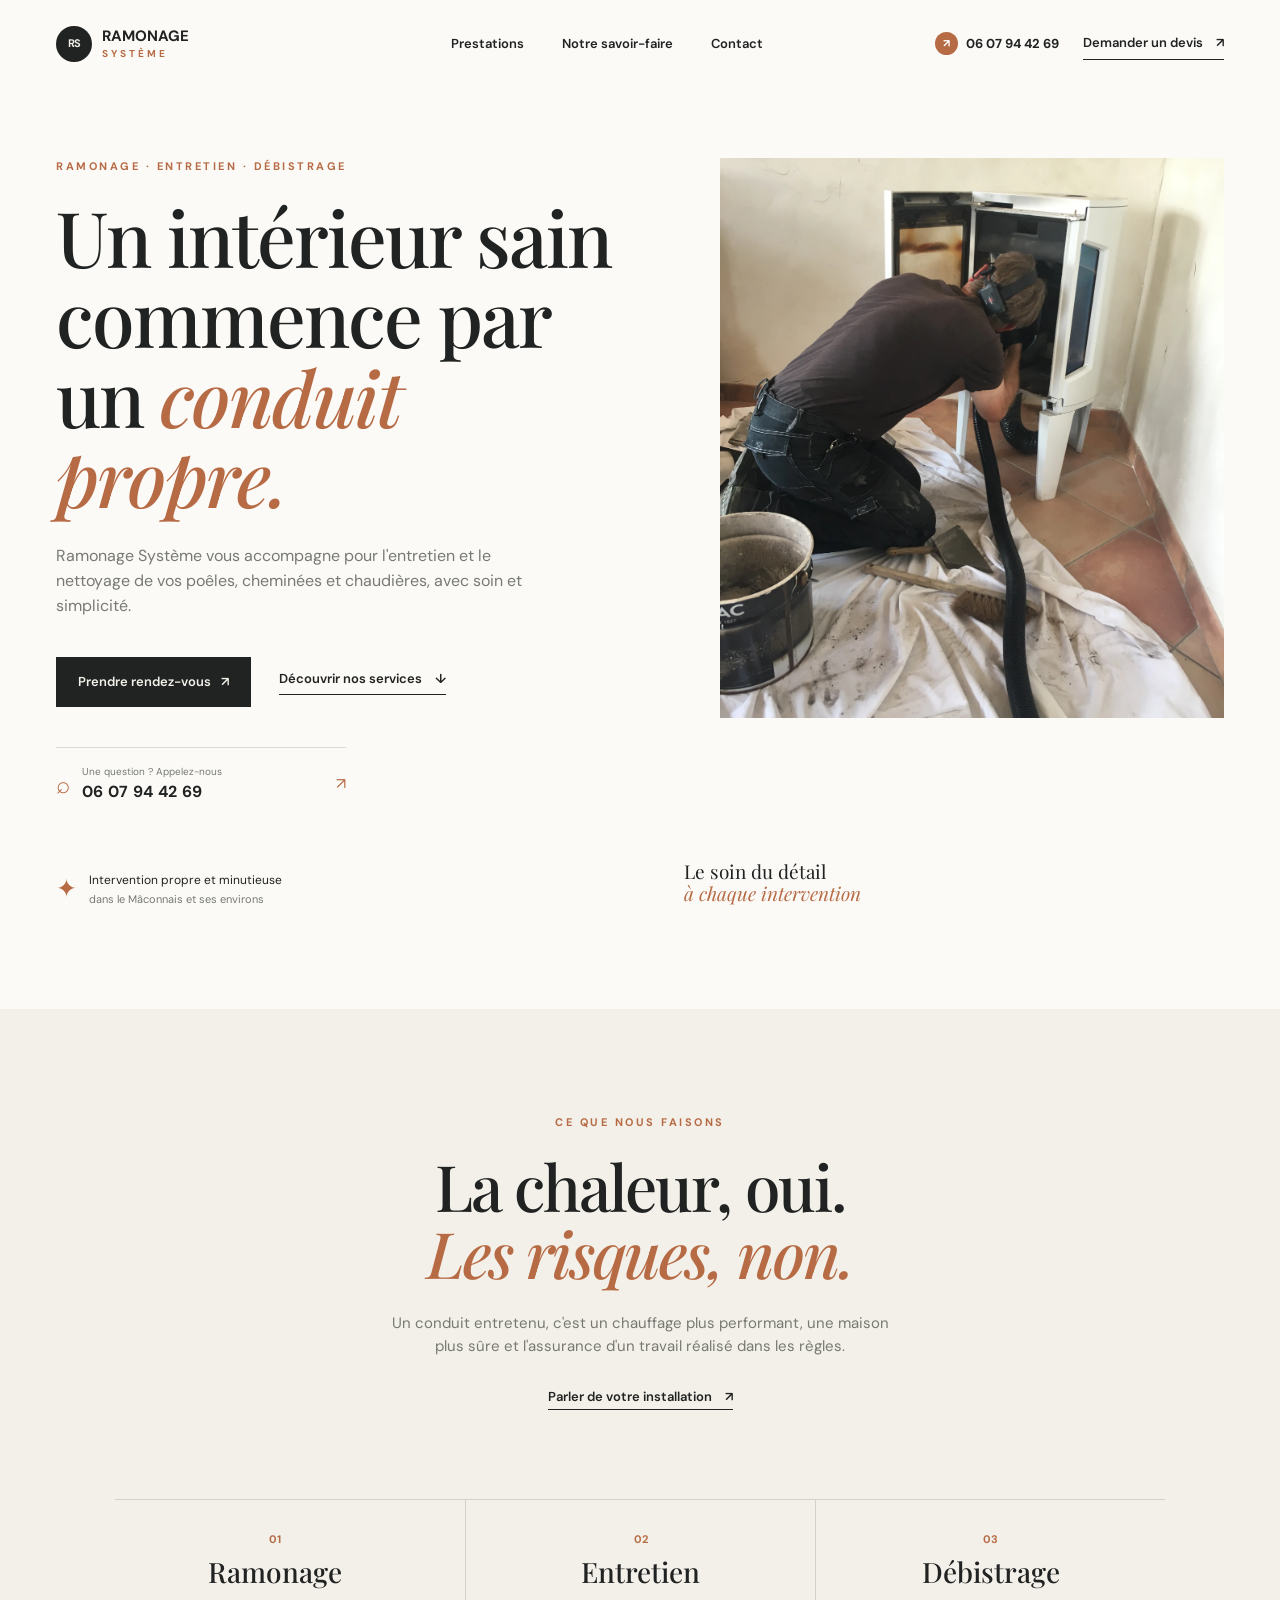
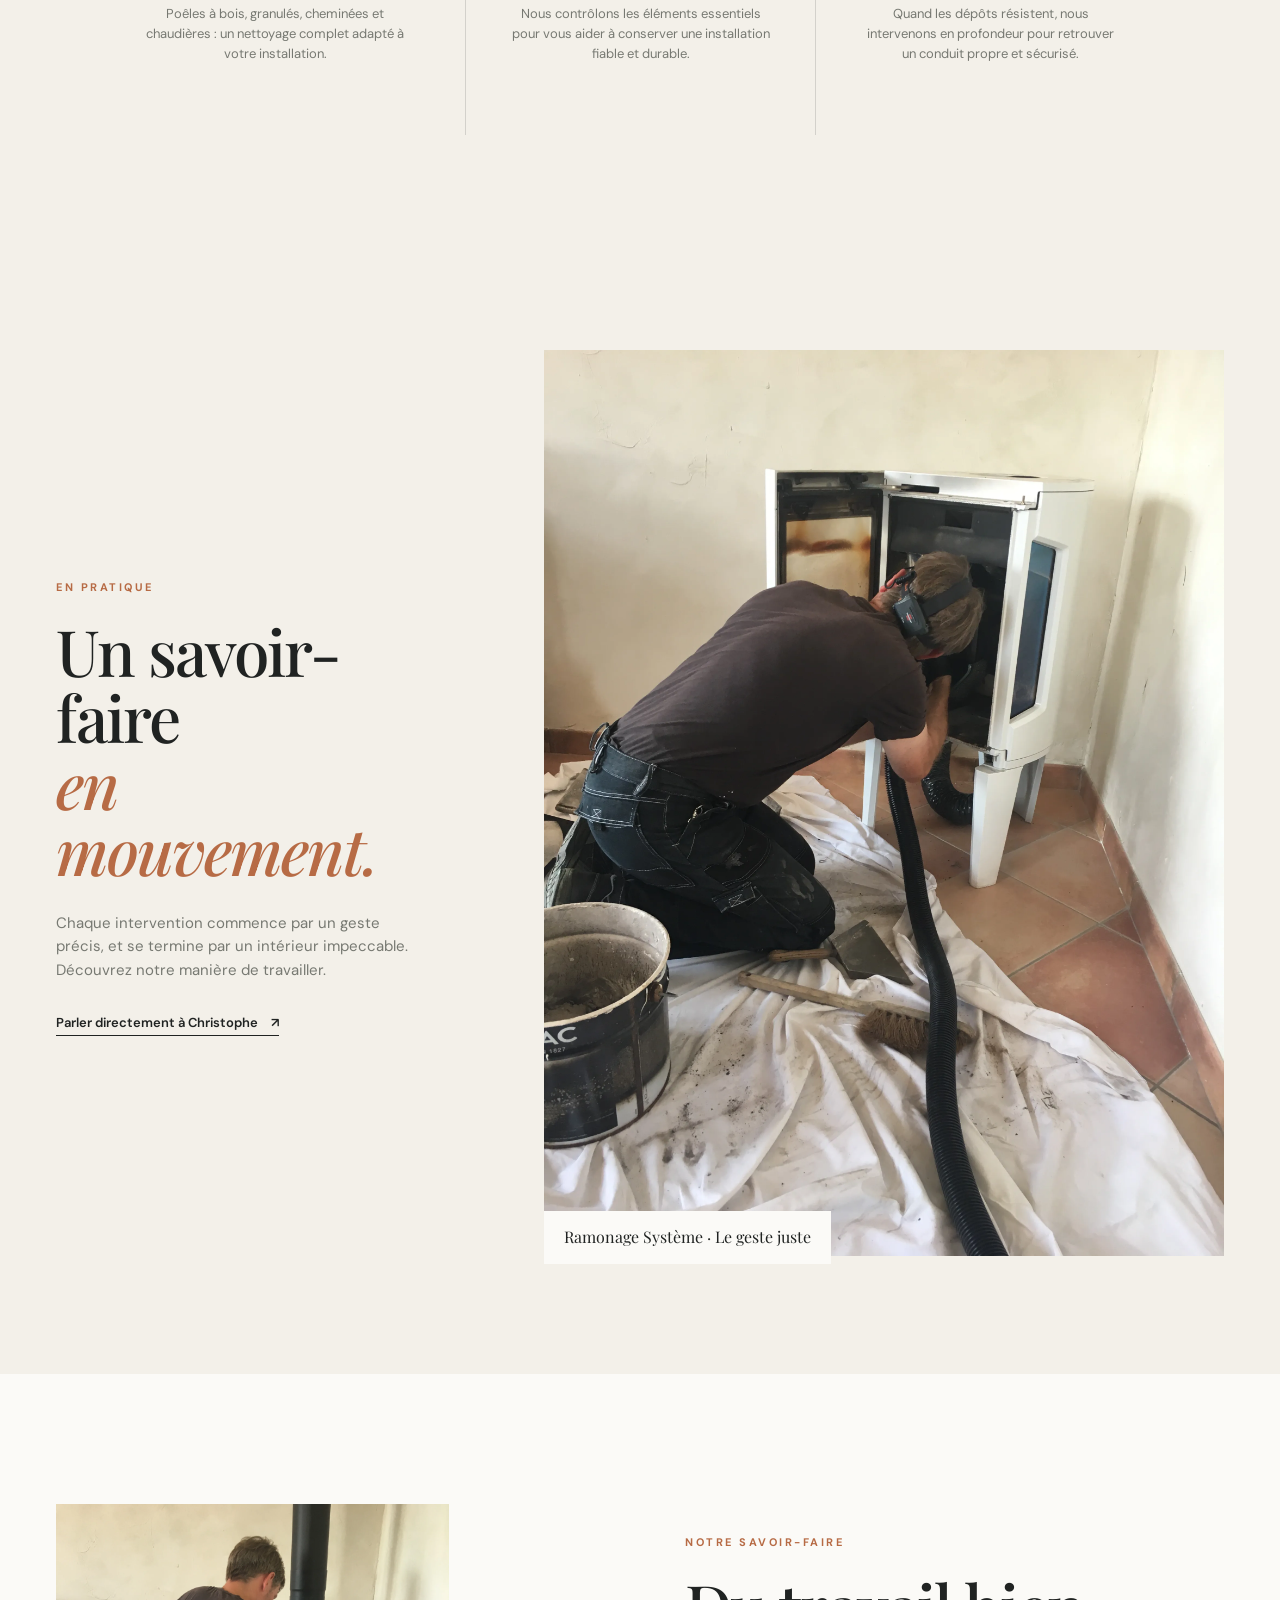
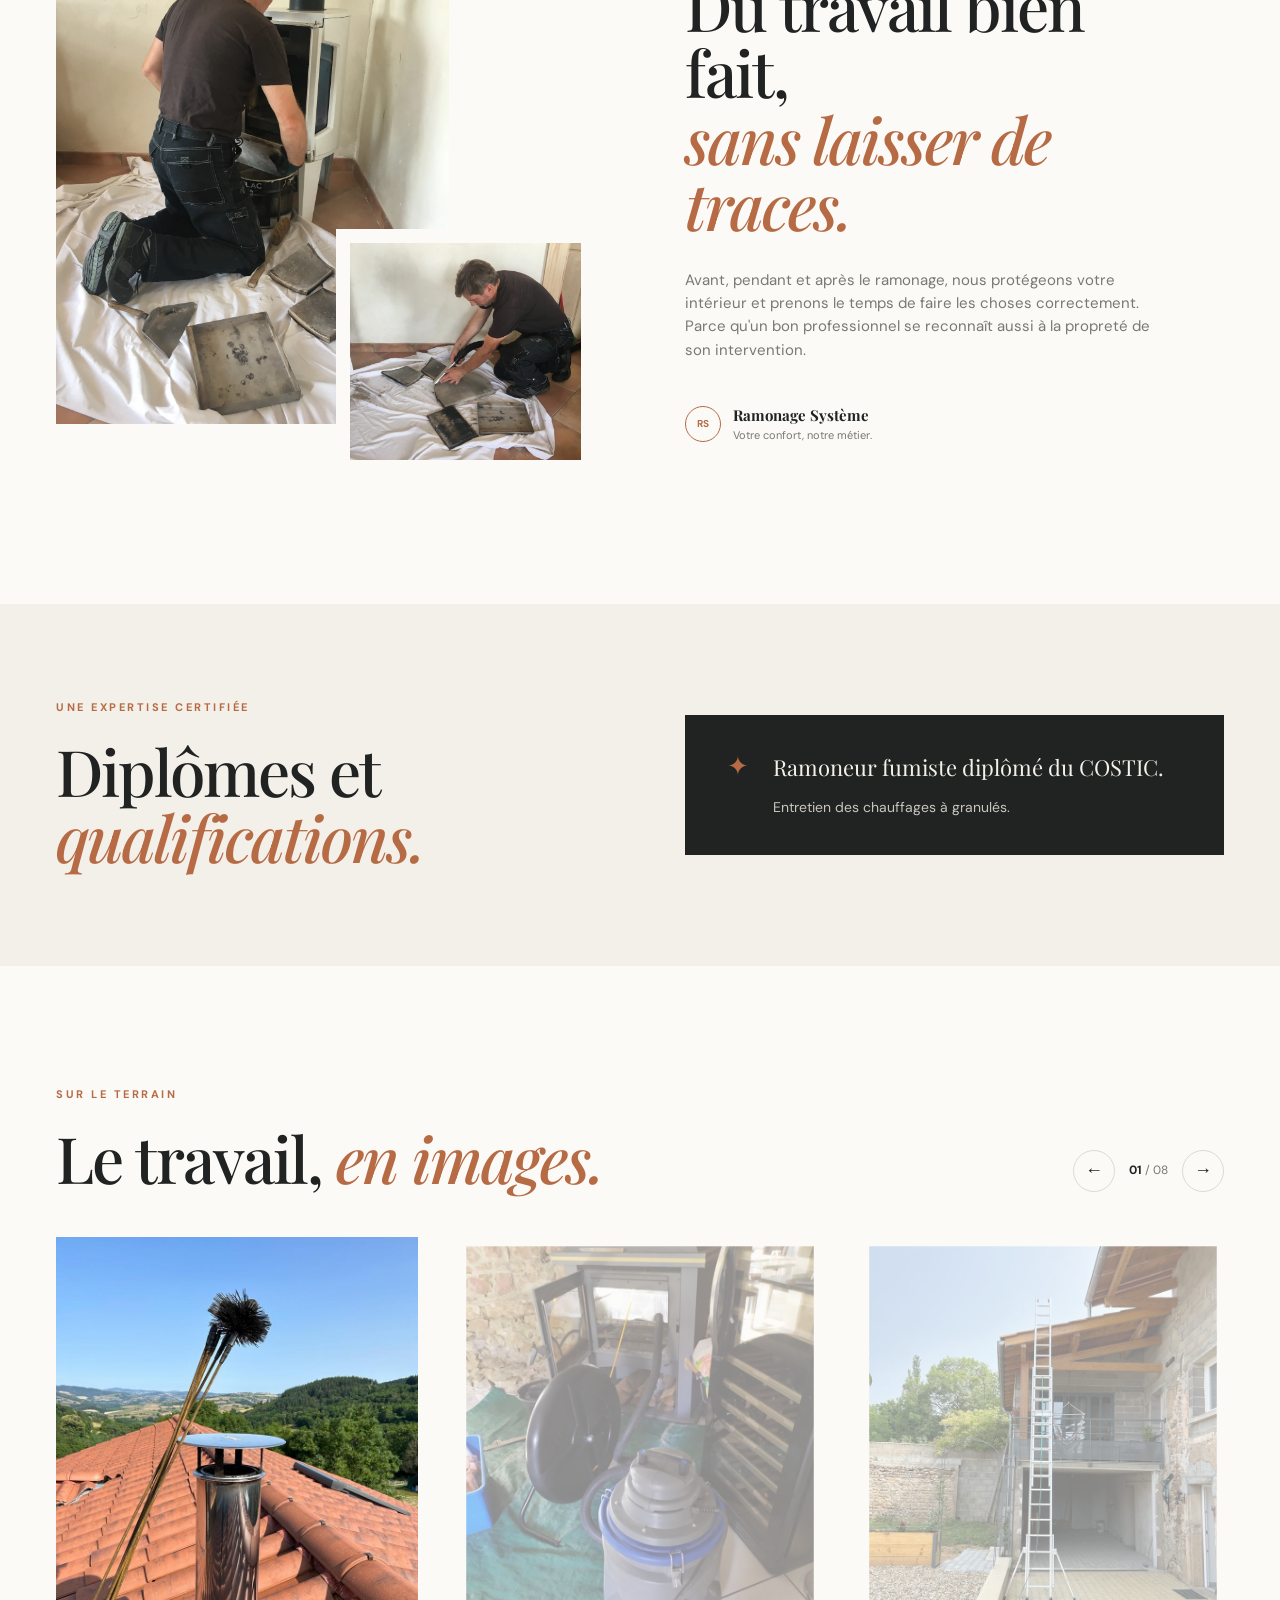
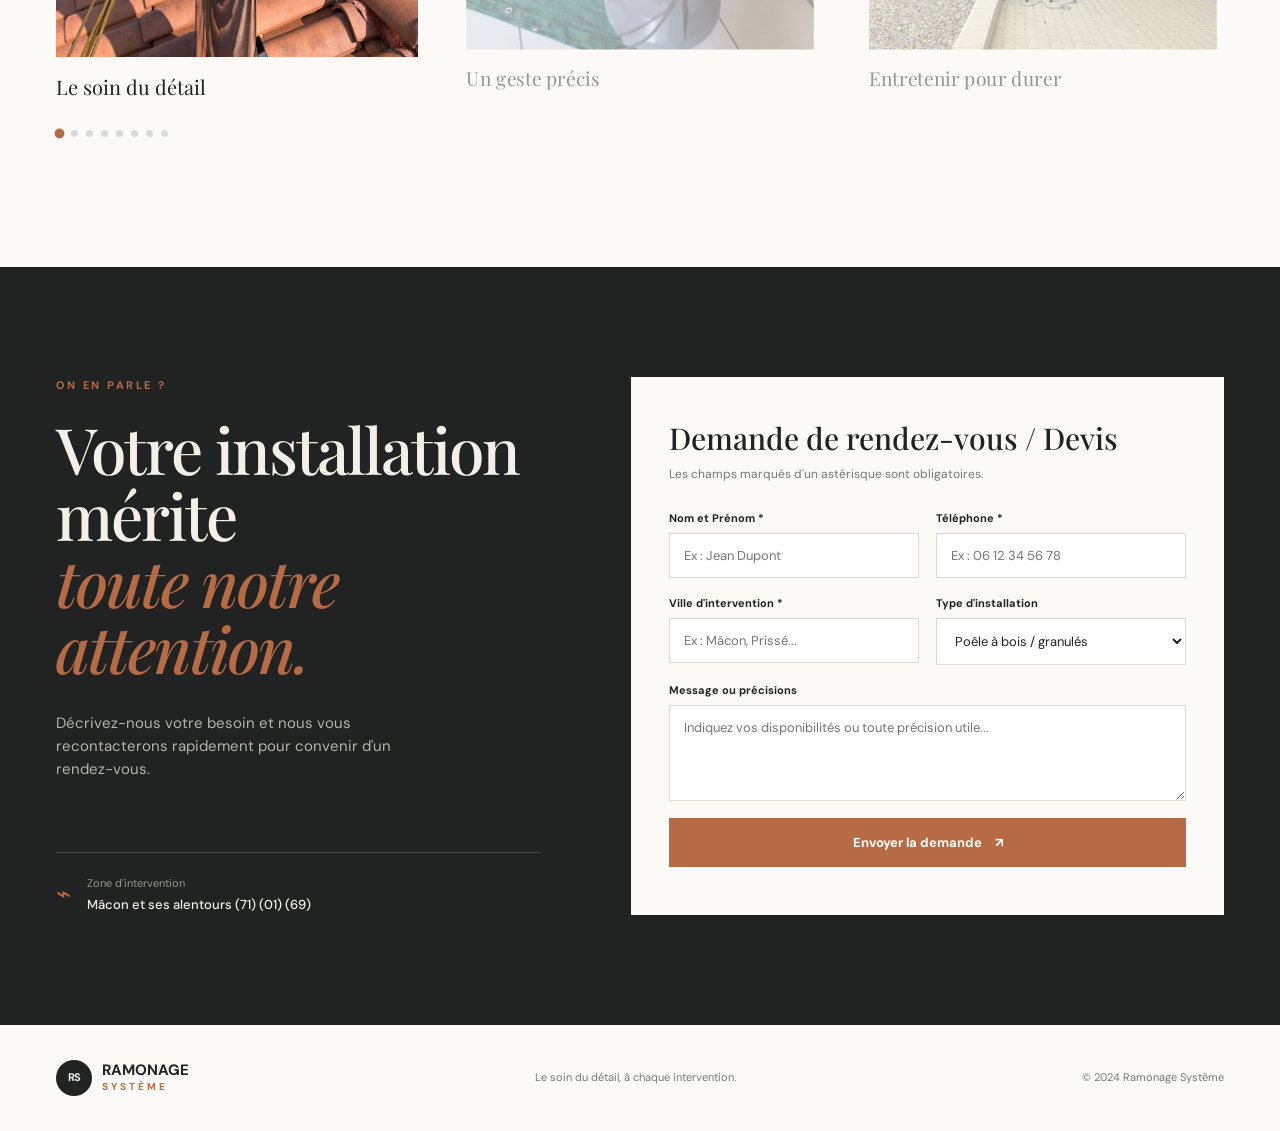
==== index.html @ 01c9c532 "chore: move index.html file" ====
<!DOCTYPE html>
<html lang="fr">
<head>
  <meta charset="UTF-8">
  <meta name="viewport" content="width=device-width, initial-scale=1.0">
  <meta name="description" content="Ramonage, entretien et nettoyage de vos installations de chauffage dans le Mâconnais.">
  <title>Ramonage Système | Ramonage & entretien</title>
  <link rel="stylesheet" href="style.css">
</head>
<body>
  <header class="site-header">
    <a class="brand" href="#accueil" aria-label="Ramonage Système, accueil"><span class="brand-mark" aria-hidden="true">RS</span><span class="brand-copy"><strong>Ramonage</strong><small>Système</small></span></a>
    <nav class="main-nav" aria-label="Navigation principale"><a href="#prestations">Prestations</a><a href="#savoir-faire">Notre savoir-faire</a><a href="#contact">Contact</a></nav>
    <div class="header-actions"><a class="header-phone" href="tel:+33607944269"><span class="phone-dot" aria-hidden="true">↗</span>06 07 94 42 69</a><a class="header-cta" href="#contact">Demander un devis <span aria-hidden="true">↗</span></a></div>
  </header>

  <main>
    <section class="hero" id="accueil">
      <div class="hero-copy"><p class="eyebrow">Ramonage · Entretien · Débistrage</p><h1>Un intérieur sain commence par un <em>conduit propre.</em></h1><p class="hero-intro">Ramonage Système vous accompagne pour l'entretien et le nettoyage de vos poêles, cheminées et chaudières, avec soin et simplicité.</p><div class="hero-actions"><a class="button button-dark" href="#contact">Prendre rendez-vous <span aria-hidden="true">↗</span></a><a class="text-link" href="#prestations">Découvrir nos services <span aria-hidden="true">↓</span></a></div><a class="hero-phone" href="tel:+33607944269"><span class="phone-icon" aria-hidden="true">⌕</span><span><small>Une question ? Appelez-nous</small><strong>06 07 94 42 69</strong></span><span class="phone-arrow" aria-hidden="true">↗</span></a><div class="hero-note"><span class="note-icon" aria-hidden="true">✦</span><span>Intervention propre et minutieuse<br><small>dans le Mâconnais et ses environs</small></span></div></div>
      <div class="hero-visual"><div class="hero-image-wrap"><img src="./assets/img_6344-1.webp" alt="Artisan nettoyant un poêle à bois"></div><div class="hero-caption">Le soin du détail<br><span>à chaque intervention</span></div></div>
    </section>

    <section class="service-intro" id="prestations"><div class="section-heading"><p class="eyebrow">Ce que nous faisons</p><h2>La chaleur, oui.<br><em>Les risques, non.</em></h2></div><div class="section-description"><p>Un conduit entretenu, c'est un chauffage plus performant, une maison plus sûre et l'assurance d'un travail réalisé dans les règles.</p><a class="text-link" href="#contact">Parler de votre installation <span aria-hidden="true">↗</span></a></div><div class="service-grid"><article class="service-card"><span class="service-number">01</span><h3>Ramonage</h3><p>Poêles à bois, granulés, cheminées et chaudières : un nettoyage complet adapté à votre installation.</p></article><article class="service-card"><span class="service-number">02</span><h3>Entretien</h3><p>Nous contrôlons les éléments essentiels pour vous aider à conserver une installation fiable et durable.</p></article><article class="service-card"><span class="service-number">03</span><h3>Débistrage</h3><p>Quand les dépôts résistent, nous intervenons en profondeur pour retrouver un conduit propre et sécurisé.</p></article></div></section>

    <section class="video-section"><div class="video-copy"><p class="eyebrow">En pratique</p><h2>Un savoir-faire<br><em>en mouvement.</em></h2><p>Chaque intervention commence par un geste précis, et se termine par un intérieur impeccable. Découvrez notre manière de travailler.</p><a class="text-link" href="tel:+33607944269">Parler directement à Christophe <span aria-hidden="true">↗</span></a></div><div class="video-frame"><video autoplay loop muted playsinline preload="auto" poster="./assets/img_6344-1.webp" aria-hidden="true" tabindex="-1"><source src="./assets/video-ramonage.mp4" type="video/mp4">Votre navigateur ne peut pas lire cette vidéo.</video><span class="video-label">Ramonage Système · Le geste juste</span></div></section>

    <section class="story" id="savoir-faire"><div class="story-images"><img class="story-main-image" src="./assets/img_6327-1.webp" alt="Artisan en train d'entretenir un poêle"><img class="story-detail-image" src="./assets/img_6329.webp" alt="Nettoyage des éléments d'un poêle"></div><div class="story-copy"><p class="eyebrow">Notre savoir-faire</p><h2>Du travail bien fait,<br><em>sans laisser de traces.</em></h2><p>Avant, pendant et après le ramonage, nous protégeons votre intérieur et prenons le temps de faire les choses correctement. Parce qu'un bon professionnel se reconnaît aussi à la propreté de son intervention.</p><div class="signature"><span class="signature-mark">RS</span><span><strong>Ramonage Système</strong><small>Votre confort, notre métier.</small></span></div></div></section>

    <section class="qualifications-section" aria-labelledby="qualifications-title"><div class="qualifications-intro"><p class="eyebrow">Une expertise certifiée</p><h2 id="qualifications-title">Diplômes et<br><em>qualifications.</em></h2></div><div class="qualification-card"><span class="qualification-mark" aria-hidden="true">✦</span><div><p>Ramoneur fumiste diplômé du COSTIC.</p><p>Entretien des chauffages à granulés.</p></div></div></section>

    <section class="gallery-section" aria-labelledby="gallery-title"><div class="gallery-heading"><div><p class="eyebrow">Sur le terrain</p><h2 id="gallery-title">Le travail, <em>en images.</em></h2></div><div class="gallery-controls"><button class="slider-button slider-prev" type="button" aria-label="Photo précédente">←</button><span class="slider-counter"><strong>01</strong> / 08</span><button class="slider-button slider-next" type="button" aria-label="Photo suivante">→</button></div></div><div class="slider" data-slider><div class="slider-track"><figure class="slide is-active"><img src="./assets/slider/Ramonage-systeme-2023-07-05-a-21.13.5942.jpg" alt="Intervention de ramonage sur un conduit"><figcaption>Le soin du détail</figcaption></figure><figure class="slide"><img src="./assets/slider/Ramonage-systeme-2023-07-05-a-21.12.20.jpg" alt="Nettoyage d'une installation de chauffage"><figcaption>Un geste précis</figcaption></figure><figure class="slide"><img src="./assets/slider/Ramonage-systeme-2023-07-05-a-21.13.5941.jpg" alt="Entretien d'un poêle à bois"><figcaption>Entretenir pour durer</figcaption></figure><figure class="slide"><img src="./assets/slider/WhatsApp-Image-2023-07-05-a-21.13.4228.jpg" alt="Détail d'une intervention de ramonage"><figcaption>Chaque installation compte</figcaption></figure><figure class="slide"><img src="./assets/slider/Ramonage-systeme-2023-07-05-a-21.13.4236.jpg" alt="Travail de ramonage en cours"><figcaption>Propre, du début à la fin</figcaption></figure><figure class="slide"><img src="./assets/slider/Ramonage-systeme-2023-07-05-a-21.13.4235.jpg" alt="Artisan au travail sur un conduit"><figcaption>Le bon diagnostic</figcaption></figure><figure class="slide"><img src="./assets/slider/Ramonage-systeme-2023-07-05-a-21.13.021820.jpg" alt="Installation de chauffage entretenue"><figcaption>La chaleur en confiance</figcaption></figure><figure class="slide"><img src="./assets/slider/Ramonage-systeme-2023-07-05-a-21.12.202.jpg" alt="Finition d'une intervention de ramonage"><figcaption>Un intérieur préservé</figcaption></figure></div></div><div class="slider-dots" aria-label="Choisir une photo"></div></section>

    <section class="contact-section" id="contact"><div class="contact-heading"><p class="eyebrow">On en parle ?</p><h2>Votre installation mérite<br><em>toute notre attention.</em></h2><p>Décrivez-nous votre besoin et nous vous recontacterons rapidement pour convenir d'un rendez-vous.</p><div class="contact-details"><span>⌁</span><div><small>Zone d'intervention</small><strong>Mâcon et ses alentours (71) (01) (69)</strong></div></div></div><div class="form-panel"><h3>Demande de rendez-vous / Devis</h3><p>Les champs marqués d'un astérisque sont obligatoires.</p><form action="https://api.web3forms.com/submit" method="POST" class="contact-form"><input type="hidden" name="access_key" value="41ea7f06-fbfc-4e93-8c57-c42095baba52"><input type="hidden" name="subject" value="Nouvelle demande de ramonage"><div class="form-group"><label for="name">Nom et Prénom *</label><input type="text" id="name" name="nom" placeholder="Ex : Jean Dupont" required></div><div class="form-group"><label for="phone">Téléphone *</label><input type="tel" id="phone" name="téléphone" placeholder="Ex : 06 12 34 56 78" required></div><div class="form-group"><label for="city">Ville d'intervention *</label><input type="text" id="city" name="Ville" placeholder="Ex : Mâcon, Prissé..." required></div><div class="form-group"><label for="service">Type d'installation</label><select id="service" name="service"><option value="Poêle à bois / granulés">Poêle à bois / granulés</option><option value="Cheminée / Insert">Cheminée / Insert</option><option value="Chaudière (Gaz / Fioul / Bois)">Chaudière (Gaz / Fioul / Bois)</option><option value="Débistrage / Autre">Débistrage / Autre demande</option></select></div><div class="form-group"><label for="message">Message ou précisions</label><textarea id="message" name="message" rows="4" placeholder="Indiquez vos disponibilités ou toute précision utile..."></textarea></div><button type="submit" class="btn-submit">Envoyer la demande <span aria-hidden="true">↗</span></button></form></div></section>
  </main>

  <footer class="site-footer"><a class="brand" href="#accueil"><span class="brand-mark" aria-hidden="true">RS</span><span class="brand-copy"><strong>Ramonage</strong><small>Système</small></span></a><p>Le soin du détail, à chaque intervention.</p><span>© 2024 Ramonage Système</span></footer>
  <script src="script.js"></script>
</body>
</html>
---- style.css ----
@import url('https://fonts.googleapis.com/css2?family=DM+Sans:wght@400;500;600;700&family=Playfair+Display:ital,wght@0,500;0,600;1,500;1,600&display=swap');
:root { --ink:#202322; --cream:#f3f0e9; --paper:#fbfaf7; --copper:#b76b45; --muted:#777972; --line:rgba(32,35,34,.15); }
* { box-sizing:border-box; margin:0; padding:0; } html { scroll-behavior:smooth; } body { background:var(--paper); color:var(--ink); font-family:'DM Sans',Arial,sans-serif; line-height:1.55; } a { color:inherit; text-decoration:none; }
.site-header { align-items:center; display:flex; justify-content:space-between; margin:auto; max-width:1240px; padding:26px 36px; } .brand { align-items:center; display:flex; gap:10px; } .brand-mark { align-items:center; background:var(--ink); border-radius:50%; color:var(--cream); display:flex; font-size:11px; font-weight:700; height:36px; justify-content:center; letter-spacing:-1px; width:36px; } .brand-copy { display:flex; flex-direction:column; font-size:15px; line-height:1.05; text-transform:uppercase; } .brand-copy small { color:var(--copper); font-size:10px; font-weight:700; letter-spacing:3px; margin-top:4px; }
.main-nav { display:flex; gap:38px; margin-left:90px; } .main-nav a { font-size:13px; font-weight:600; } .main-nav a:hover,.text-link:hover { color:var(--copper); } .header-cta { border-bottom:1px solid var(--ink); font-size:13px; font-weight:600; padding:5px 0; } .header-cta span,.button span,.text-link span,.btn-submit span { margin-left:10px; }
.hero { display:grid; gap:70px; grid-template-columns:minmax(0,1fr) minmax(380px,.85fr); margin:auto; max-width:1240px; min-height:650px; padding:70px 36px 100px; } .hero-copy { align-self:center; max-width:590px; } .eyebrow { color:var(--copper); font-size:11px; font-weight:700; letter-spacing:2.5px; margin-bottom:22px; text-transform:uppercase; } h1,h2 { font-family:'Playfair Display',Georgia,serif; font-weight:500; letter-spacing:-2px; line-height:1.04; } h1 { font-size:clamp(48px,6vw,82px); max-width:690px; } h1 em,h2 em { color:var(--copper); font-style:italic; } .hero-intro { color:var(--muted); font-size:16px; margin-top:28px; max-width:470px; } .hero-actions { align-items:center; display:flex; gap:28px; margin-top:38px; } .button { display:inline-flex; font-size:13px; font-weight:600; padding:15px 22px; } .button-dark { background:var(--ink); color:var(--cream); } .button-dark:hover,.btn-submit:hover { background:var(--copper); } .text-link { border-bottom:1px solid currentColor; font-size:13px; font-weight:600; padding-bottom:4px; } .hero-note { align-items:center; display:flex; font-size:12px; gap:12px; margin-top:66px; } .hero-note small { color:var(--muted); font-size:11px; } .note-icon { color:var(--copper); font-size:25px; }
.hero-visual { min-height:540px; position:relative; } .hero-image-wrap { height:560px; overflow:hidden; width:100%; } .hero-image-wrap img { height:100%; object-fit:cover; object-position:center; width:100%; } .hero-stamp { align-items:center; background:var(--copper); border-radius:50%; color:var(--cream); display:flex; flex-direction:column; font-family:'Playfair Display',Georgia,serif; height:112px; justify-content:center; position:absolute; right:-36px; text-align:center; top:80px; transform:rotate(10deg); width:112px; } .hero-stamp strong { font-size:19px; line-height:1; margin-top:5px; } .hero-caption { background:var(--paper); bottom:0; font-family:'Playfair Display',Georgia,serif; font-size:19px; left:-36px; line-height:1.15; padding:22px 32px 4px 0; position:absolute; } .hero-caption span { color:var(--copper); font-style:italic; }
.service-intro { background:var(--cream); padding:105px max(36px,calc((100% - 1168px)/2)); } .section-heading { display:flex; justify-content:space-between; } h2 { font-size:clamp(42px,5vw,64px); } .section-description { margin-left:auto; max-width:310px; padding-top:40px; } .section-description p { color:var(--muted); font-size:15px; margin-bottom:25px; } .service-grid { border-top:1px solid var(--line); display:grid; grid-template-columns:repeat(3,1fr); margin-top:90px; } .service-card { min-height:235px; padding:26px 30px 24px 0; position:relative; } .service-card + .service-card { border-left:1px solid var(--line); padding-left:30px; } .service-card-featured { color:var(--cream); } .service-card-featured:before { background:var(--ink); content:''; inset:0 -12px; position:absolute; z-index:0; } .service-card > * { position:relative; z-index:1; } .service-number { color:var(--copper); font-size:11px; font-weight:700; } .service-icon { display:block; font-size:32px; margin:38px 0 18px; } .service-card h3 { font-family:'Playfair Display',Georgia,serif; font-size:28px; font-weight:500; } .service-card p { color:var(--muted); font-size:13px; margin-top:10px; max-width:260px; } .service-card-featured p { color:#bdbbb4; }
.story { align-items:center; display:grid; gap:90px; grid-template-columns:1fr 1fr; margin:auto; max-width:1240px; padding:130px 36px; } .story-images { min-height:570px; position:relative; } .story-main-image { height:520px; object-fit:cover; width:73%; } .story-detail-image { border:14px solid var(--paper); bottom:0; height:245px; object-fit:cover; position:absolute; right:0; width:48%; } .story-copy { max-width:470px; } .story-copy > p:not(.eyebrow) { color:var(--muted); font-size:15px; margin-top:30px; } .signature { align-items:center; display:flex; gap:12px; margin-top:42px; } .signature-mark { align-items:center; border:1px solid var(--copper); border-radius:50%; color:var(--copper); display:flex; font-size:10px; font-weight:bold; height:36px; justify-content:center; width:36px; } .signature strong,.signature small { display:block; } .signature strong { font-family:'Playfair Display',Georgia,serif; font-size:15px; } .signature small { color:var(--muted); font-size:11px; }
.contact-section { background:var(--ink); color:var(--cream); display:grid; gap:90px; grid-template-columns:.9fr 1.1fr; padding:110px max(36px,calc((100% - 1168px)/2)); } .contact-heading h2 { max-width:510px; } .contact-heading > p:not(.eyebrow) { color:#b6b5ad; font-size:15px; margin-top:30px; max-width:380px; } .contact-details { align-items:center; border-top:1px solid rgba(243,240,233,.2); display:flex; gap:16px; margin-top:70px; padding-top:22px; } .contact-details > span { color:var(--copper); font-size:25px; } .contact-details small,.contact-details strong { display:block; } .contact-details small { color:#989891; font-size:11px; margin-bottom:3px; } .contact-details strong { font-size:13px; font-weight:500; }
.form-panel { background:var(--paper); color:var(--ink); padding:38px; } .form-panel h3 { font-family:'Playfair Display',Georgia,serif; font-size:30px; font-weight:500; } .form-panel > p { color:var(--muted); font-size:12px; margin:4px 0 26px; } .contact-form { display:grid; gap:17px; grid-template-columns:1fr 1fr; } .form-group { display:flex; flex-direction:column; gap:6px; } .form-group:nth-last-of-type(1),.btn-submit { grid-column:1/-1; } label { font-size:11px; font-weight:700; } input,select,textarea { background:#fff; border:1px solid #dcd9d1; border-radius:0; color:var(--ink); font-family:inherit; font-size:13px; outline:none; padding:13px 14px; width:100%; } textarea { resize:vertical; } input:focus,select:focus,textarea:focus { border-color:var(--copper); } .btn-submit { background:var(--copper); border:0; color:#fff; cursor:pointer; font-family:inherit; font-size:13px; font-weight:700; padding:16px; transition:background .2s; }
.site-footer { align-items:center; display:flex; justify-content:space-between; margin:auto; max-width:1240px; padding:35px 36px; } .site-footer p,.site-footer > span { color:var(--muted); font-size:11px; }
@media (max-width:800px) { .main-nav { gap:15px; margin-left:0; } .header-cta { display:none; } .hero,.story,.contact-section { gap:45px; grid-template-columns:1fr; } .hero { padding-top:35px; } .hero-visual { min-height:450px; } .hero-image-wrap { height:470px; } .section-heading { display:block; } .section-description { margin:35px 0 0; } .story { padding:85px 36px; } .story-images { min-height:470px; } .story-main-image { height:430px; } .contact-section { padding-bottom:80px; padding-top:80px; } }
@media (max-width:560px) { .site-header { padding:20px; } .main-nav { display:none; } .hero,.story { padding-left:20px; padding-right:20px; } .hero { min-height:0; } h1 { font-size:48px; } .hero-actions { align-items:flex-start; flex-direction:column; gap:20px; } .hero-visual { min-height:390px; } .hero-image-wrap { height:400px; } .hero-stamp { height:85px; right:-10px; top:35px; width:85px; } .hero-caption { left:0; font-size:16px; } .service-intro { padding:75px 20px; } .service-grid { grid-template-columns:1fr; margin-top:55px; } .service-card,.service-card + .service-card { border-left:0; border-top:1px solid var(--line); padding:25px 0; } .service-card-featured:before { inset:0 -10px; } .story { padding:75px 20px; } .story-images { min-height:360px; } .story-main-image { height:335px; } .story-detail-image { border-width:9px; height:165px; } .contact-section { padding-left:20px; padding-right:20px; } .form-panel { padding:25px 18px; } .contact-form { grid-template-columns:1fr; } .form-group:nth-last-of-type(1),.btn-submit { grid-column:auto; } .site-footer { align-items:flex-start; flex-direction:column; gap:20px; padding:28px 20px; } }

/* Contact direct, media and gallery additions */
.header-actions { align-items:center; display:flex; gap:24px; } .header-phone { align-items:center; display:flex; font-size:13px; font-weight:700; gap:8px; } .phone-dot { align-items:center; background:var(--copper); border-radius:50%; color:#fff; display:flex; font-size:11px; height:23px; justify-content:center; width:23px; } .header-phone:hover { color:var(--copper); }
.hero-phone { align-items:center; border-top:1px solid var(--line); display:flex; gap:12px; margin-top:40px; max-width:290px; padding-top:16px; } .hero-phone small { color:var(--muted); display:block; font-size:10px; } .hero-phone strong { display:block; font-size:16px; letter-spacing:.3px; } .phone-icon { color:var(--copper); font-size:24px; } .phone-arrow { color:var(--copper); margin-left:auto; } .hero-phone:hover strong { color:var(--copper); }
.video-section { align-items:center; background:var(--cream); display:grid; gap:80px; grid-template-columns:.75fr 1.25fr; padding:110px max(36px,calc((100% - 1168px)/2)); } .video-copy { max-width:360px; } .video-copy > p:not(.eyebrow) { color:var(--muted); font-size:15px; margin:28px 0; } .video-frame { min-height:420px; overflow:hidden; position:relative; } .video-frame video { background:var(--ink); cursor:default; height:100%; min-height:420px; object-fit:cover; pointer-events:none; user-select:none; width:100%; } .video-label { background:var(--paper); bottom:0; font-family:'Playfair Display',Georgia,serif; font-size:16px; left:0; padding:14px 20px; position:absolute; }
.gallery-section { margin:auto; max-width:1240px; padding:120px 36px 130px; } .gallery-heading { align-items:end; display:flex; justify-content:space-between; } .gallery-controls { align-items:center; display:flex; gap:14px; } .slider-button { background:transparent; border:1px solid var(--line); border-radius:50%; color:var(--ink); cursor:pointer; font-size:18px; height:42px; transition:all .2s; width:42px; } .slider-button:hover { background:var(--ink); color:var(--cream); } .slider-counter { color:var(--muted); font-size:12px; } .slider-counter strong { color:var(--ink); } .slider { margin-top:45px; overflow:hidden; } .slider-track { display:flex; transition:transform .55s cubic-bezier(.22,.61,.36,1); } .slide { flex:0 0 31%; margin-right:3.5%; opacity:.46; position:relative; transform:scale(.96); transition:opacity .4s,transform .4s; } .slide.is-active { opacity:1; transform:scale(1); } .slide img { display:block; height:420px; object-fit:cover; width:100%; } .slide figcaption { font-family:'Playfair Display',Georgia,serif; font-size:20px; margin-top:14px; } .slider-dots { display:flex; gap:8px; margin-top:28px; } .slider-dot { background:var(--line); border:0; border-radius:50%; cursor:pointer; height:7px; padding:0; width:7px; } .slider-dot.is-active { background:var(--copper); transform:scale(1.4); }
.qualifications-section { align-items:center; background:var(--cream); display:grid; gap:90px; grid-template-columns:1fr 1fr; padding:95px max(36px,calc((100% - 1168px)/2)); } .qualifications-intro h2 { font-size:clamp(42px,5vw,64px); } .qualification-card { align-items:flex-start; background:var(--ink); color:var(--cream); display:flex; gap:24px; padding:38px 42px; } .qualification-mark { color:var(--copper); font-size:26px; line-height:1; } .qualification-card p { font-family:'Playfair Display',Georgia,serif; font-size:22px; line-height:1.35; } .qualification-card p + p { color:#c9c6bd; font-family:'DM Sans',Arial,sans-serif; font-size:14px; margin-top:16px; }
.service-intro { text-align:center; } .service-intro .section-heading { align-items:center; flex-direction:column; } .service-intro .section-description { margin:26px auto 0; max-width:500px; padding-top:0; } .service-intro .service-grid { margin-left:auto; margin-right:auto; max-width:1050px; text-align:center; } .service-intro .service-card p { margin-left:auto; margin-right:auto; }
@media (max-width:800px) { .header-actions { gap:14px; } .header-phone { font-size:12px; } .video-section { gap:45px; grid-template-columns:1fr; } .video-copy { max-width:520px; } .gallery-section { padding-bottom:90px; padding-top:85px; } .slide { flex-basis:47%; margin-right:6%; } }
@media (max-width:560px) { .header-actions { gap:0; } .header-phone { font-size:0; } .phone-dot { font-size:11px; } .hero-phone { margin-top:30px; } .video-section { padding:75px 20px; } .video-frame,.video-frame video { min-height:300px; } .qualifications-section { gap:38px; grid-template-columns:1fr; padding:75px 20px; } .qualification-card { padding:28px 24px; } .qualification-card p { font-size:19px; } .gallery-section { padding:75px 20px 85px; } .gallery-heading { align-items:flex-start; flex-direction:column; gap:28px; } .slider { margin-top:32px; } .slide { flex-basis:82%; margin-right:8%; } .slide img { height:390px; } }
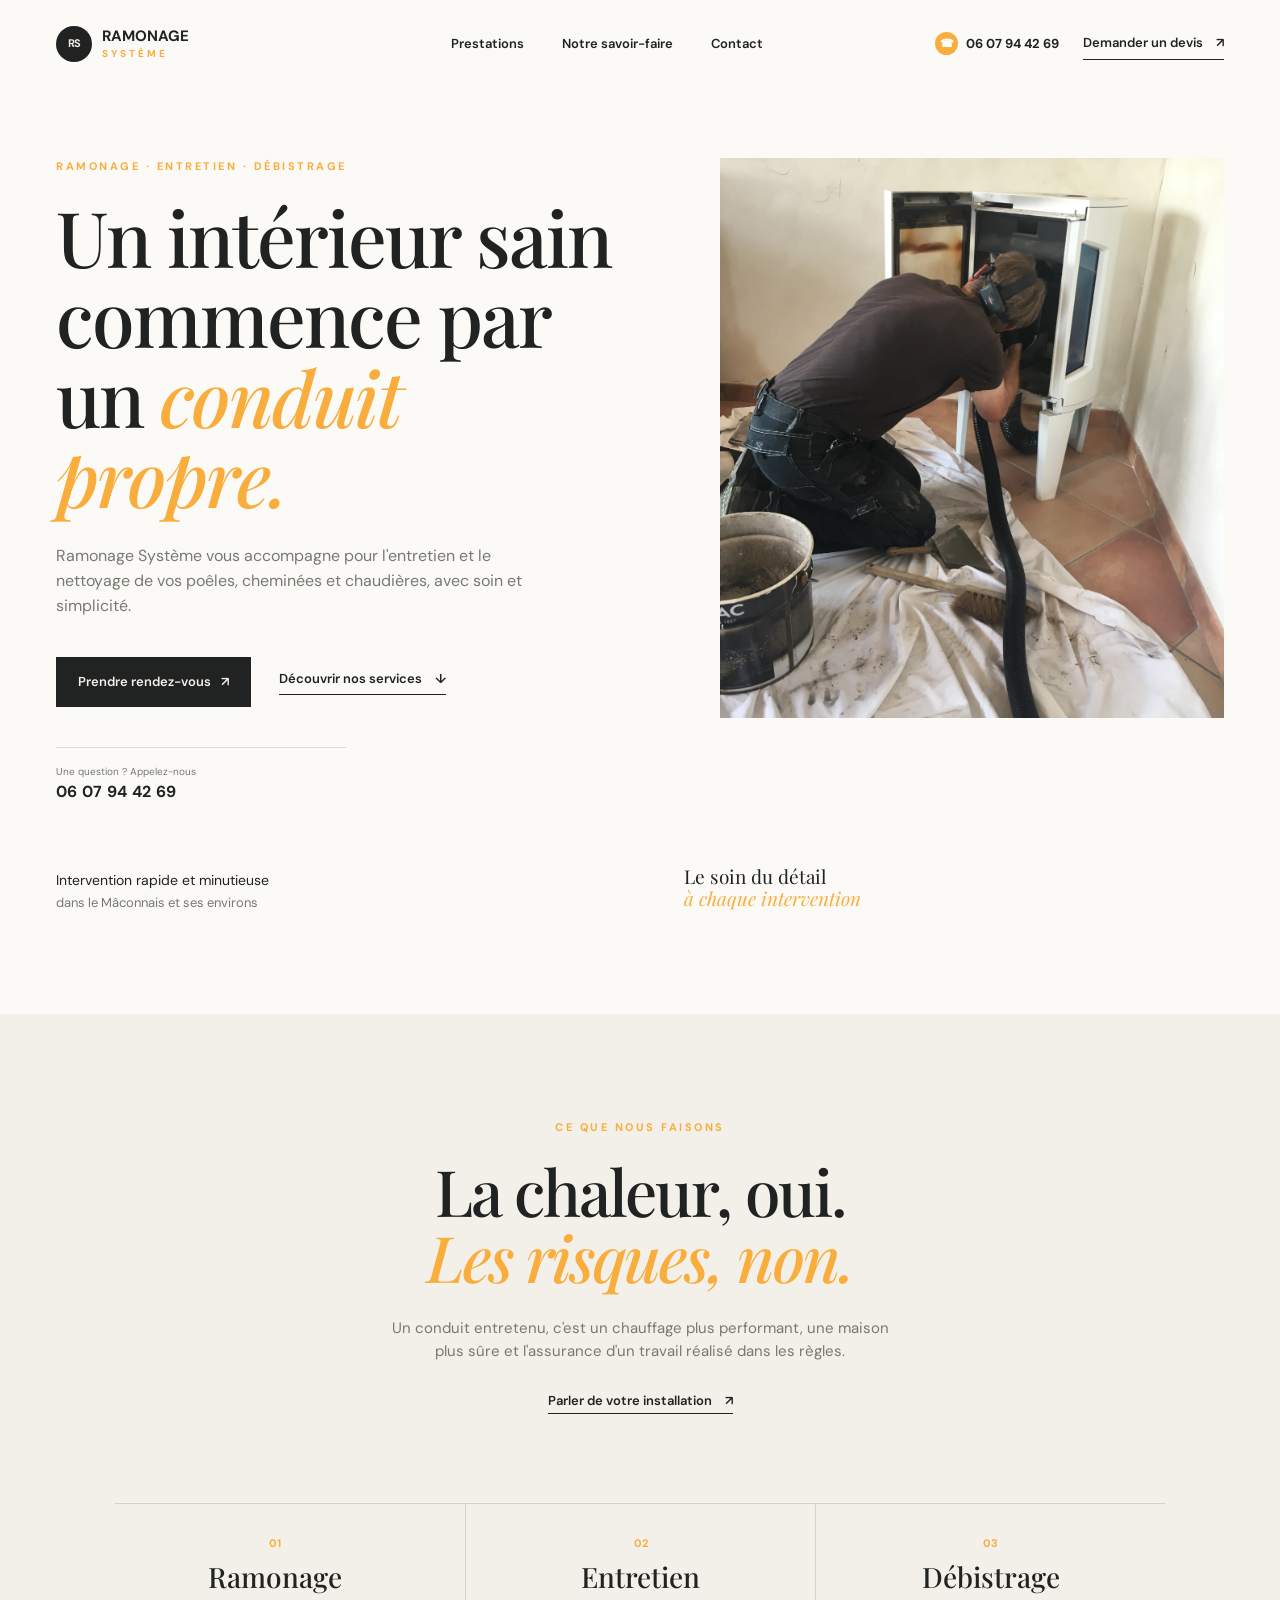
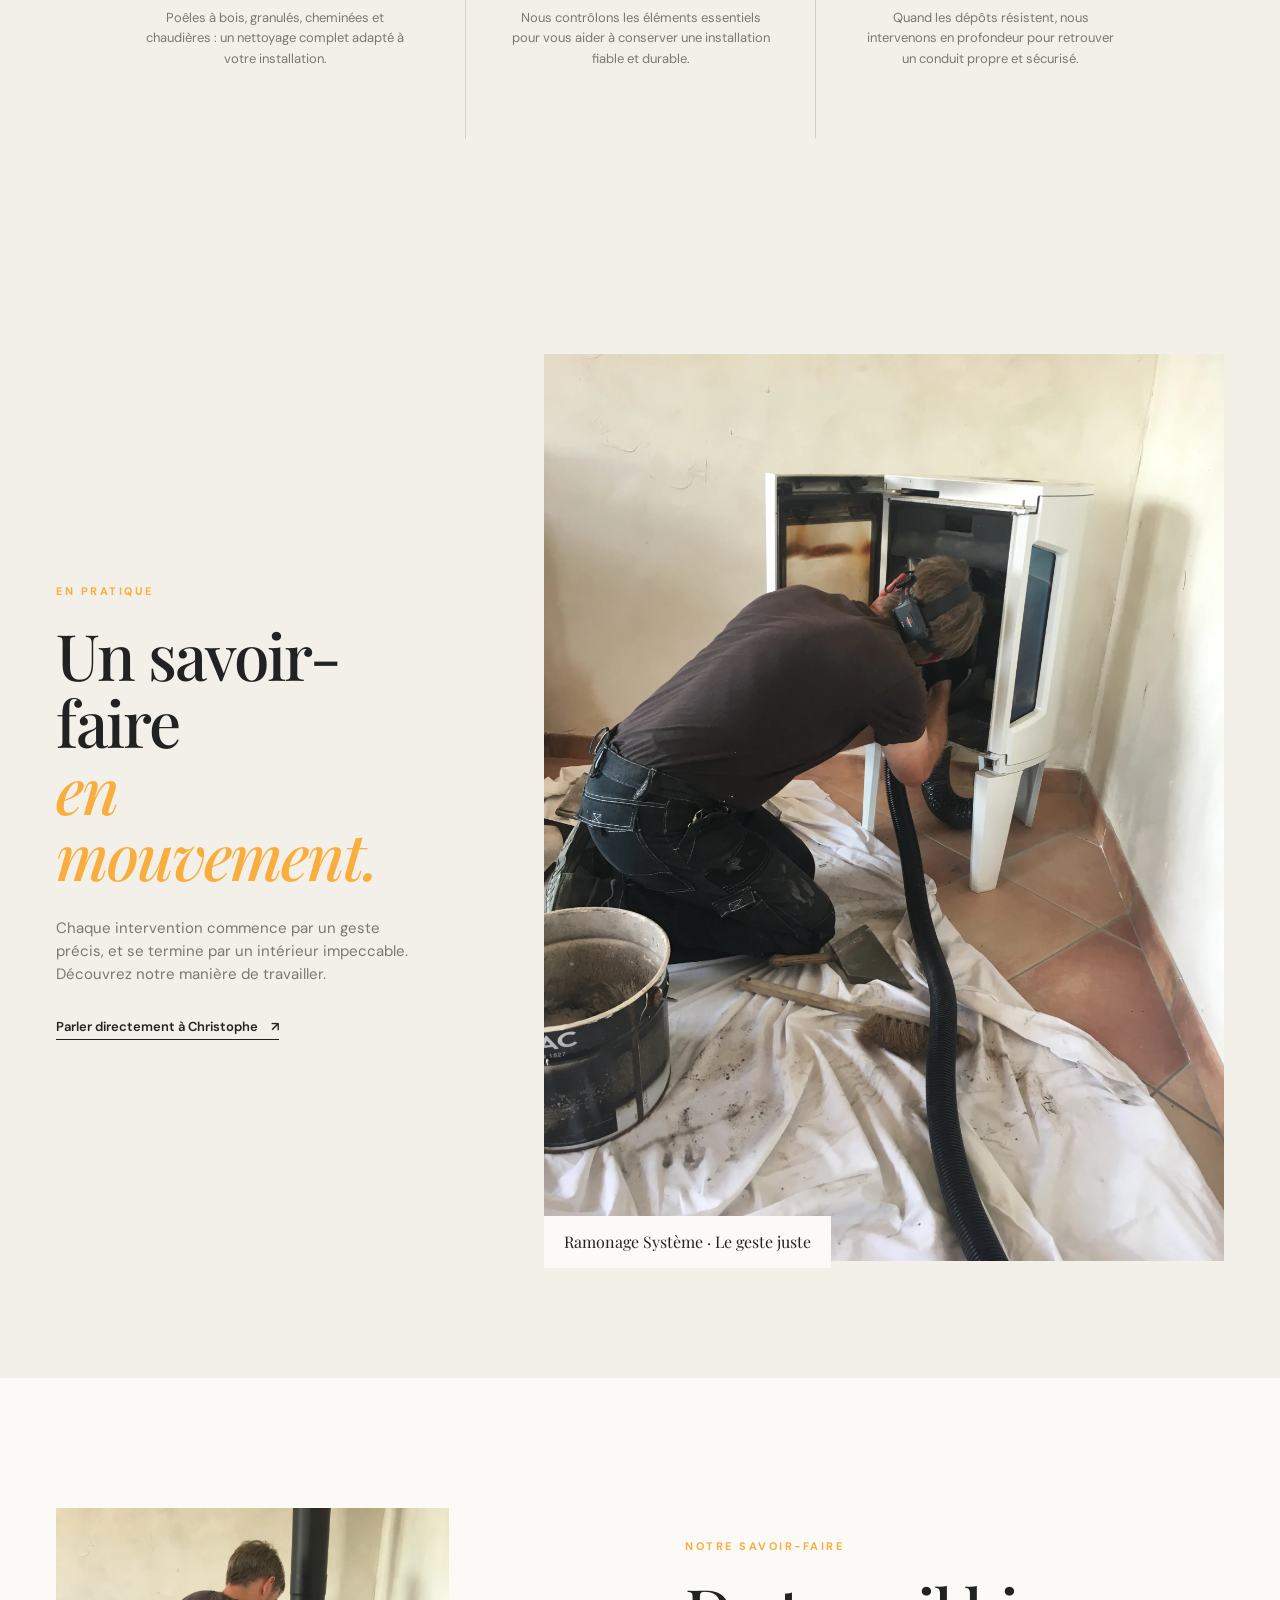
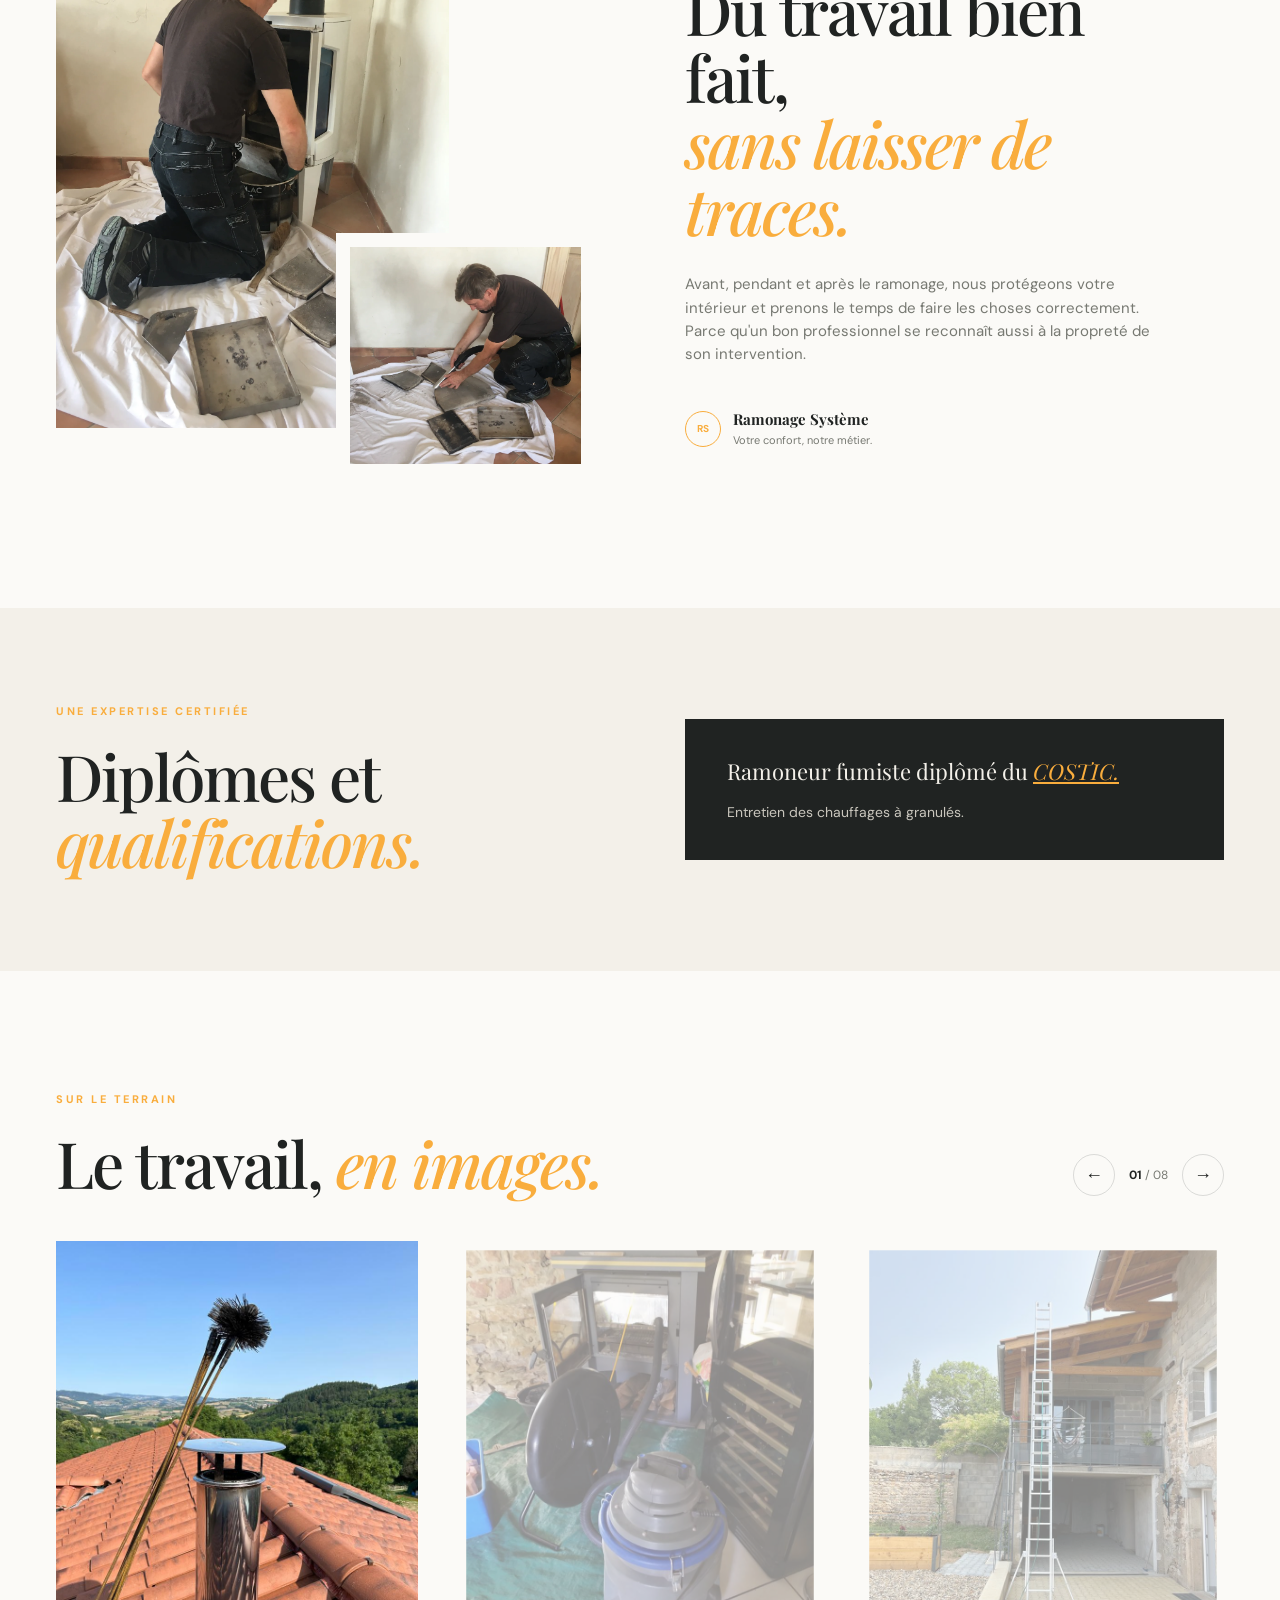
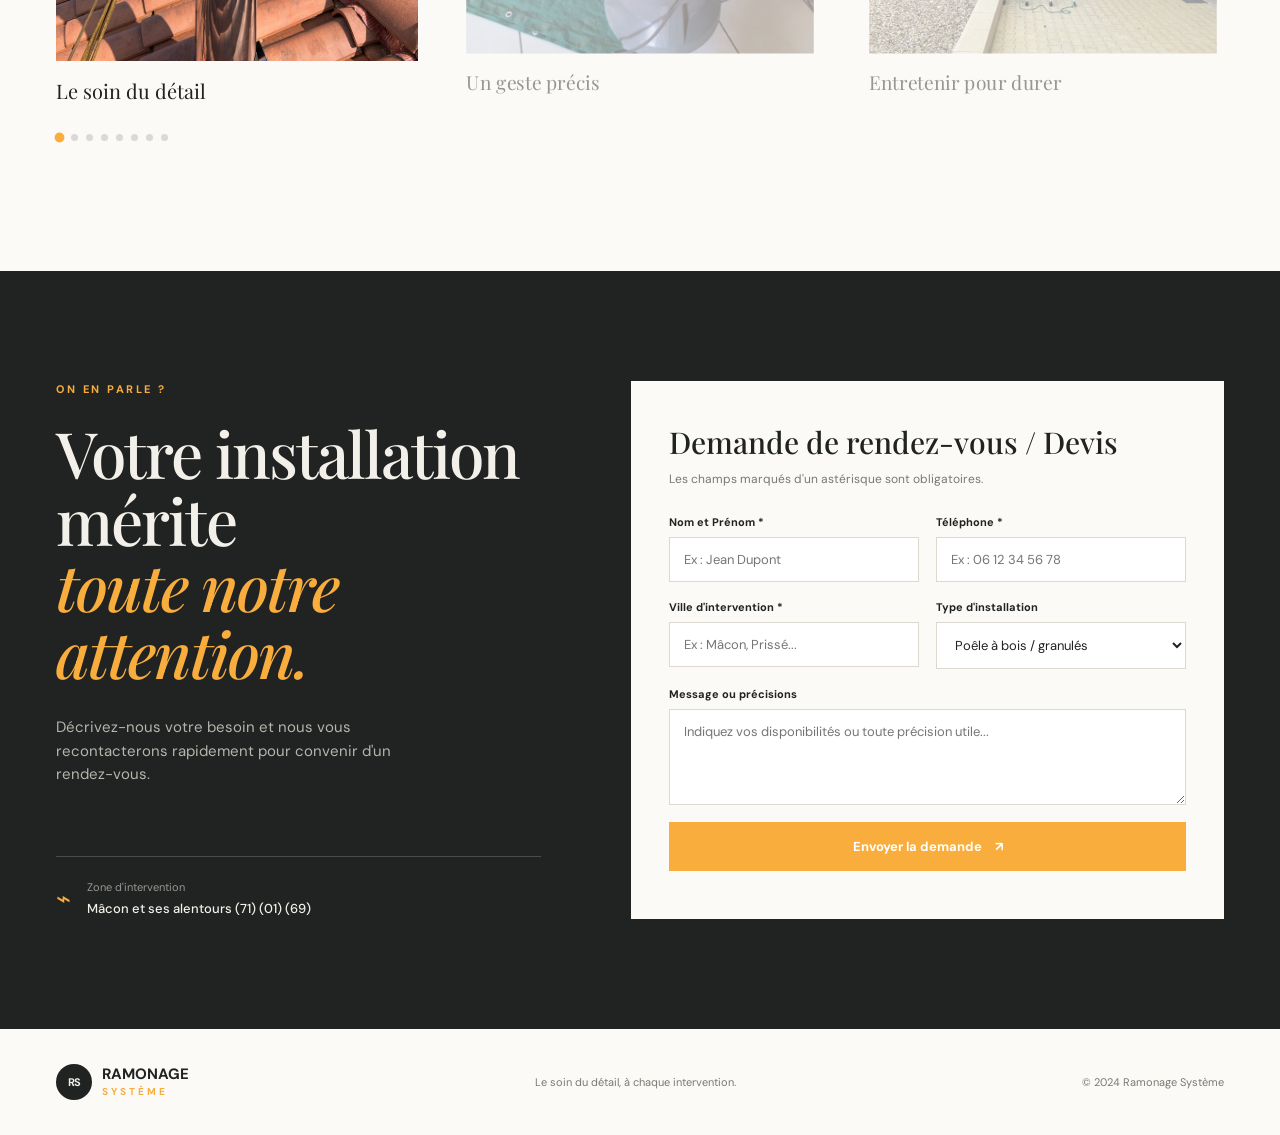
==== commit 94ddad78: "modify color and theme" ====
--- a/index.html
+++ b/index.html
@@ -11,26 +11,26 @@
   <header class="site-header">
     <a class="brand" href="#accueil" aria-label="Ramonage Système, accueil"><span class="brand-mark" aria-hidden="true">RS</span><span class="brand-copy"><strong>Ramonage</strong><small>Système</small></span></a>
     <nav class="main-nav" aria-label="Navigation principale"><a href="#prestations">Prestations</a><a href="#savoir-faire">Notre savoir-faire</a><a href="#contact">Contact</a></nav>
-    <div class="header-actions"><a class="header-phone" href="tel:+33607944269"><span class="phone-dot" aria-hidden="true">↗</span>06 07 94 42 69</a><a class="header-cta" href="#contact">Demander un devis <span aria-hidden="true">↗</span></a></div>
+    <div class="header-actions"><a class="header-phone" href="tel:+33607944269"><span class="phone-dot" aria-hidden="true">&#x260E;&#xFE0E;</span><span class="header-phone-number">06 07 94 42 69</span><span class="header-phone-label">Appeler</span></a><a class="header-cta" href="#contact">Demander un devis <span aria-hidden="true">&#x2197;&#xFE0E;</span></a></div>
   </header>
 
   <main>
     <section class="hero" id="accueil">
-      <div class="hero-copy"><p class="eyebrow">Ramonage · Entretien · Débistrage</p><h1>Un intérieur sain commence par un <em>conduit propre.</em></h1><p class="hero-intro">Ramonage Système vous accompagne pour l'entretien et le nettoyage de vos poêles, cheminées et chaudières, avec soin et simplicité.</p><div class="hero-actions"><a class="button button-dark" href="#contact">Prendre rendez-vous <span aria-hidden="true">↗</span></a><a class="text-link" href="#prestations">Découvrir nos services <span aria-hidden="true">↓</span></a></div><a class="hero-phone" href="tel:+33607944269"><span class="phone-icon" aria-hidden="true">⌕</span><span><small>Une question ? Appelez-nous</small><strong>06 07 94 42 69</strong></span><span class="phone-arrow" aria-hidden="true">↗</span></a><div class="hero-note"><span class="note-icon" aria-hidden="true">✦</span><span>Intervention propre et minutieuse<br><small>dans le Mâconnais et ses environs</small></span></div></div>
+      <div class="hero-copy"><p class="eyebrow">Ramonage · Entretien · Débistrage</p><h1>Un intérieur sain commence par un <em>conduit propre.</em></h1><p class="hero-intro">Ramonage Système vous accompagne pour l'entretien et le nettoyage de vos poêles, cheminées et chaudières, avec soin et simplicité.</p><div class="hero-actions"><a class="button button-dark" href="#contact">Prendre rendez-vous <span aria-hidden="true">&#x2197;&#xFE0E;</span></a><a class="text-link" href="#prestations">Découvrir nos services <span aria-hidden="true">↓</span></a></div><a class="hero-phone" href="tel:+33607944269"><span><small>Une question ? Appelez-nous</small><strong>06 07 94 42 69</strong></span></a><div class="hero-note"><span>Intervention rapide et minutieuse<br><small>dans le Mâconnais et ses environs</small></span></div></div>
       <div class="hero-visual"><div class="hero-image-wrap"><img src="./assets/img_6344-1.webp" alt="Artisan nettoyant un poêle à bois"></div><div class="hero-caption">Le soin du détail<br><span>à chaque intervention</span></div></div>
     </section>
 
-    <section class="service-intro" id="prestations"><div class="section-heading"><p class="eyebrow">Ce que nous faisons</p><h2>La chaleur, oui.<br><em>Les risques, non.</em></h2></div><div class="section-description"><p>Un conduit entretenu, c'est un chauffage plus performant, une maison plus sûre et l'assurance d'un travail réalisé dans les règles.</p><a class="text-link" href="#contact">Parler de votre installation <span aria-hidden="true">↗</span></a></div><div class="service-grid"><article class="service-card"><span class="service-number">01</span><h3>Ramonage</h3><p>Poêles à bois, granulés, cheminées et chaudières : un nettoyage complet adapté à votre installation.</p></article><article class="service-card"><span class="service-number">02</span><h3>Entretien</h3><p>Nous contrôlons les éléments essentiels pour vous aider à conserver une installation fiable et durable.</p></article><article class="service-card"><span class="service-number">03</span><h3>Débistrage</h3><p>Quand les dépôts résistent, nous intervenons en profondeur pour retrouver un conduit propre et sécurisé.</p></article></div></section>
+    <section class="service-intro" id="prestations"><div class="section-heading"><p class="eyebrow">Ce que nous faisons</p><h2>La chaleur, oui.<br><em>Les risques, non.</em></h2></div><div class="section-description"><p>Un conduit entretenu, c'est un chauffage plus performant, une maison plus sûre et l'assurance d'un travail réalisé dans les règles.</p><a class="text-link" href="#contact">Parler de votre installation <span aria-hidden="true">&#x2197;&#xFE0E;</span></a></div><div class="service-grid"><article class="service-card"><span class="service-number">01</span><h3>Ramonage</h3><p>Poêles à bois, granulés, cheminées et chaudières : un nettoyage complet adapté à votre installation.</p></article><article class="service-card"><span class="service-number">02</span><h3>Entretien</h3><p>Nous contrôlons les éléments essentiels pour vous aider à conserver une installation fiable et durable.</p></article><article class="service-card"><span class="service-number">03</span><h3>Débistrage</h3><p>Quand les dépôts résistent, nous intervenons en profondeur pour retrouver un conduit propre et sécurisé.</p></article></div></section>
 
-    <section class="video-section"><div class="video-copy"><p class="eyebrow">En pratique</p><h2>Un savoir-faire<br><em>en mouvement.</em></h2><p>Chaque intervention commence par un geste précis, et se termine par un intérieur impeccable. Découvrez notre manière de travailler.</p><a class="text-link" href="tel:+33607944269">Parler directement à Christophe <span aria-hidden="true">↗</span></a></div><div class="video-frame"><video autoplay loop muted playsinline preload="auto" poster="./assets/img_6344-1.webp" aria-hidden="true" tabindex="-1"><source src="./assets/video-ramonage.mp4" type="video/mp4">Votre navigateur ne peut pas lire cette vidéo.</video><span class="video-label">Ramonage Système · Le geste juste</span></div></section>
+    <section class="video-section"><div class="video-copy"><p class="eyebrow">En pratique</p><h2>Un savoir-faire<br><em>en mouvement.</em></h2><p>Chaque intervention commence par un geste précis, et se termine par un intérieur impeccable. Découvrez notre manière de travailler.</p><a class="text-link" href="tel:+33607944269">Parler directement à Christophe <span aria-hidden="true">&#x2197;&#xFE0E;</span></a></div><div class="video-frame"><video autoplay loop muted playsinline preload="auto" poster="./assets/img_6344-1.webp" aria-hidden="true" tabindex="-1"><source src="./assets/video-ramonage.mp4" type="video/mp4">Votre navigateur ne peut pas lire cette vidéo.</video><span class="video-label">Ramonage Système · Le geste juste</span></div></section>
 
     <section class="story" id="savoir-faire"><div class="story-images"><img class="story-main-image" src="./assets/img_6327-1.webp" alt="Artisan en train d'entretenir un poêle"><img class="story-detail-image" src="./assets/img_6329.webp" alt="Nettoyage des éléments d'un poêle"></div><div class="story-copy"><p class="eyebrow">Notre savoir-faire</p><h2>Du travail bien fait,<br><em>sans laisser de traces.</em></h2><p>Avant, pendant et après le ramonage, nous protégeons votre intérieur et prenons le temps de faire les choses correctement. Parce qu'un bon professionnel se reconnaît aussi à la propreté de son intervention.</p><div class="signature"><span class="signature-mark">RS</span><span><strong>Ramonage Système</strong><small>Votre confort, notre métier.</small></span></div></div></section>
 
-    <section class="qualifications-section" aria-labelledby="qualifications-title"><div class="qualifications-intro"><p class="eyebrow">Une expertise certifiée</p><h2 id="qualifications-title">Diplômes et<br><em>qualifications.</em></h2></div><div class="qualification-card"><span class="qualification-mark" aria-hidden="true">✦</span><div><p>Ramoneur fumiste diplômé du COSTIC.</p><p>Entretien des chauffages à granulés.</p></div></div></section>
+    <section class="qualifications-section" aria-labelledby="qualifications-title"><div class="qualifications-intro"><p class="eyebrow">Une expertise certifiée</p><h2 id="qualifications-title">Diplômes et<br><em>qualifications.</em></h2></div><div class="qualification-card"><div><p>Ramoneur fumiste diplômé du <a href="https://www.costic.com/" style="color: #F9AD3D"><i><u>COSTIC.</u></i></a></p><p>Entretien des chauffages à granulés.</p></div></div></section>
 
     <section class="gallery-section" aria-labelledby="gallery-title"><div class="gallery-heading"><div><p class="eyebrow">Sur le terrain</p><h2 id="gallery-title">Le travail, <em>en images.</em></h2></div><div class="gallery-controls"><button class="slider-button slider-prev" type="button" aria-label="Photo précédente">←</button><span class="slider-counter"><strong>01</strong> / 08</span><button class="slider-button slider-next" type="button" aria-label="Photo suivante">→</button></div></div><div class="slider" data-slider><div class="slider-track"><figure class="slide is-active"><img src="./assets/slider/Ramonage-systeme-2023-07-05-a-21.13.5942.jpg" alt="Intervention de ramonage sur un conduit"><figcaption>Le soin du détail</figcaption></figure><figure class="slide"><img src="./assets/slider/Ramonage-systeme-2023-07-05-a-21.12.20.jpg" alt="Nettoyage d'une installation de chauffage"><figcaption>Un geste précis</figcaption></figure><figure class="slide"><img src="./assets/slider/Ramonage-systeme-2023-07-05-a-21.13.5941.jpg" alt="Entretien d'un poêle à bois"><figcaption>Entretenir pour durer</figcaption></figure><figure class="slide"><img src="./assets/slider/WhatsApp-Image-2023-07-05-a-21.13.4228.jpg" alt="Détail d'une intervention de ramonage"><figcaption>Chaque installation compte</figcaption></figure><figure class="slide"><img src="./assets/slider/Ramonage-systeme-2023-07-05-a-21.13.4236.jpg" alt="Travail de ramonage en cours"><figcaption>Propre, du début à la fin</figcaption></figure><figure class="slide"><img src="./assets/slider/Ramonage-systeme-2023-07-05-a-21.13.4235.jpg" alt="Artisan au travail sur un conduit"><figcaption>Le bon diagnostic</figcaption></figure><figure class="slide"><img src="./assets/slider/Ramonage-systeme-2023-07-05-a-21.13.021820.jpg" alt="Installation de chauffage entretenue"><figcaption>La chaleur en confiance</figcaption></figure><figure class="slide"><img src="./assets/slider/Ramonage-systeme-2023-07-05-a-21.12.202.jpg" alt="Finition d'une intervention de ramonage"><figcaption>Un intérieur préservé</figcaption></figure></div></div><div class="slider-dots" aria-label="Choisir une photo"></div></section>
 
-    <section class="contact-section" id="contact"><div class="contact-heading"><p class="eyebrow">On en parle ?</p><h2>Votre installation mérite<br><em>toute notre attention.</em></h2><p>Décrivez-nous votre besoin et nous vous recontacterons rapidement pour convenir d'un rendez-vous.</p><div class="contact-details"><span>⌁</span><div><small>Zone d'intervention</small><strong>Mâcon et ses alentours (71) (01) (69)</strong></div></div></div><div class="form-panel"><h3>Demande de rendez-vous / Devis</h3><p>Les champs marqués d'un astérisque sont obligatoires.</p><form action="https://api.web3forms.com/submit" method="POST" class="contact-form"><input type="hidden" name="access_key" value="41ea7f06-fbfc-4e93-8c57-c42095baba52"><input type="hidden" name="subject" value="Nouvelle demande de ramonage"><div class="form-group"><label for="name">Nom et Prénom *</label><input type="text" id="name" name="nom" placeholder="Ex : Jean Dupont" required></div><div class="form-group"><label for="phone">Téléphone *</label><input type="tel" id="phone" name="téléphone" placeholder="Ex : 06 12 34 56 78" required></div><div class="form-group"><label for="city">Ville d'intervention *</label><input type="text" id="city" name="Ville" placeholder="Ex : Mâcon, Prissé..." required></div><div class="form-group"><label for="service">Type d'installation</label><select id="service" name="service"><option value="Poêle à bois / granulés">Poêle à bois / granulés</option><option value="Cheminée / Insert">Cheminée / Insert</option><option value="Chaudière (Gaz / Fioul / Bois)">Chaudière (Gaz / Fioul / Bois)</option><option value="Débistrage / Autre">Débistrage / Autre demande</option></select></div><div class="form-group"><label for="message">Message ou précisions</label><textarea id="message" name="message" rows="4" placeholder="Indiquez vos disponibilités ou toute précision utile..."></textarea></div><button type="submit" class="btn-submit">Envoyer la demande <span aria-hidden="true">↗</span></button></form></div></section>
+    <section class="contact-section" id="contact"><div class="contact-heading"><p class="eyebrow">On en parle ?</p><h2>Votre installation mérite<br><em>toute notre attention.</em></h2><p>Décrivez-nous votre besoin et nous vous recontacterons rapidement pour convenir d'un rendez-vous.</p><div class="contact-details"><span>⌁</span><div><small>Zone d'intervention</small><strong>Mâcon et ses alentours (71) (01) (69)</strong></div></div></div><div class="form-panel"><h3>Demande de rendez-vous / Devis</h3><p>Les champs marqués d'un astérisque sont obligatoires.</p><form action="https://api.web3forms.com/submit" method="POST" class="contact-form"><input type="hidden" name="access_key" value="41ea7f06-fbfc-4e93-8c57-c42095baba52"><input type="hidden" name="subject" value="Nouvelle demande de ramonage"><div class="form-group"><label for="name">Nom et Prénom *</label><input type="text" id="name" name="nom" placeholder="Ex : Jean Dupont" required></div><div class="form-group"><label for="phone">Téléphone *</label><input type="tel" id="phone" name="téléphone" placeholder="Ex : 06 12 34 56 78" required></div><div class="form-group"><label for="city">Ville d'intervention *</label><input type="text" id="city" name="Ville" placeholder="Ex : Mâcon, Prissé..." required></div><div class="form-group"><label for="service">Type d'installation</label><select id="service" name="service"><option value="Poêle à bois / granulés">Poêle à bois / granulés</option><option value="Cheminée / Insert">Cheminée / Insert</option><option value="Chaudière (Gaz / Fioul / Bois)">Chaudière (Gaz / Fioul / Bois)</option><option value="Débistrage / Autre">Débistrage / Autre demande</option></select></div><div class="form-group"><label for="message">Message ou précisions</label><textarea id="message" name="message" rows="4" placeholder="Indiquez vos disponibilités ou toute précision utile..."></textarea></div><button type="submit" class="btn-submit">Envoyer la demande <span aria-hidden="true">&#x2197;&#xFE0E;</span></button></form></div></section>
   </main>
 
   <footer class="site-footer"><a class="brand" href="#accueil"><span class="brand-mark" aria-hidden="true">RS</span><span class="brand-copy"><strong>Ramonage</strong><small>Système</small></span></a><p>Le soin du détail, à chaque intervention.</p><span>© 2024 Ramonage Système</span></footer>
--- a/style.css
+++ b/style.css
@@ -1,24 +1,24 @@
 @import url('https://fonts.googleapis.com/css2?family=DM+Sans:wght@400;500;600;700&family=Playfair+Display:ital,wght@0,500;0,600;1,500;1,600&display=swap');
 :root { --ink:#202322; --cream:#f3f0e9; --paper:#fbfaf7; --copper:#b76b45; --muted:#777972; --line:rgba(32,35,34,.15); }
 * { box-sizing:border-box; margin:0; padding:0; } html { scroll-behavior:smooth; } body { background:var(--paper); color:var(--ink); font-family:'DM Sans',Arial,sans-serif; line-height:1.55; } a { color:inherit; text-decoration:none; }
-.site-header { align-items:center; display:flex; justify-content:space-between; margin:auto; max-width:1240px; padding:26px 36px; } .brand { align-items:center; display:flex; gap:10px; } .brand-mark { align-items:center; background:var(--ink); border-radius:50%; color:var(--cream); display:flex; font-size:11px; font-weight:700; height:36px; justify-content:center; letter-spacing:-1px; width:36px; } .brand-copy { display:flex; flex-direction:column; font-size:15px; line-height:1.05; text-transform:uppercase; } .brand-copy small { color:var(--copper); font-size:10px; font-weight:700; letter-spacing:3px; margin-top:4px; }
-.main-nav { display:flex; gap:38px; margin-left:90px; } .main-nav a { font-size:13px; font-weight:600; } .main-nav a:hover,.text-link:hover { color:var(--copper); } .header-cta { border-bottom:1px solid var(--ink); font-size:13px; font-weight:600; padding:5px 0; } .header-cta span,.button span,.text-link span,.btn-submit span { margin-left:10px; }
-.hero { display:grid; gap:70px; grid-template-columns:minmax(0,1fr) minmax(380px,.85fr); margin:auto; max-width:1240px; min-height:650px; padding:70px 36px 100px; } .hero-copy { align-self:center; max-width:590px; } .eyebrow { color:var(--copper); font-size:11px; font-weight:700; letter-spacing:2.5px; margin-bottom:22px; text-transform:uppercase; } h1,h2 { font-family:'Playfair Display',Georgia,serif; font-weight:500; letter-spacing:-2px; line-height:1.04; } h1 { font-size:clamp(48px,6vw,82px); max-width:690px; } h1 em,h2 em { color:var(--copper); font-style:italic; } .hero-intro { color:var(--muted); font-size:16px; margin-top:28px; max-width:470px; } .hero-actions { align-items:center; display:flex; gap:28px; margin-top:38px; } .button { display:inline-flex; font-size:13px; font-weight:600; padding:15px 22px; } .button-dark { background:var(--ink); color:var(--cream); } .button-dark:hover,.btn-submit:hover { background:var(--copper); } .text-link { border-bottom:1px solid currentColor; font-size:13px; font-weight:600; padding-bottom:4px; } .hero-note { align-items:center; display:flex; font-size:12px; gap:12px; margin-top:66px; } .hero-note small { color:var(--muted); font-size:11px; } .note-icon { color:var(--copper); font-size:25px; }
-.hero-visual { min-height:540px; position:relative; } .hero-image-wrap { height:560px; overflow:hidden; width:100%; } .hero-image-wrap img { height:100%; object-fit:cover; object-position:center; width:100%; } .hero-stamp { align-items:center; background:var(--copper); border-radius:50%; color:var(--cream); display:flex; flex-direction:column; font-family:'Playfair Display',Georgia,serif; height:112px; justify-content:center; position:absolute; right:-36px; text-align:center; top:80px; transform:rotate(10deg); width:112px; } .hero-stamp strong { font-size:19px; line-height:1; margin-top:5px; } .hero-caption { background:var(--paper); bottom:0; font-family:'Playfair Display',Georgia,serif; font-size:19px; left:-36px; line-height:1.15; padding:22px 32px 4px 0; position:absolute; } .hero-caption span { color:var(--copper); font-style:italic; }
-.service-intro { background:var(--cream); padding:105px max(36px,calc((100% - 1168px)/2)); } .section-heading { display:flex; justify-content:space-between; } h2 { font-size:clamp(42px,5vw,64px); } .section-description { margin-left:auto; max-width:310px; padding-top:40px; } .section-description p { color:var(--muted); font-size:15px; margin-bottom:25px; } .service-grid { border-top:1px solid var(--line); display:grid; grid-template-columns:repeat(3,1fr); margin-top:90px; } .service-card { min-height:235px; padding:26px 30px 24px 0; position:relative; } .service-card + .service-card { border-left:1px solid var(--line); padding-left:30px; } .service-card-featured { color:var(--cream); } .service-card-featured:before { background:var(--ink); content:''; inset:0 -12px; position:absolute; z-index:0; } .service-card > * { position:relative; z-index:1; } .service-number { color:var(--copper); font-size:11px; font-weight:700; } .service-icon { display:block; font-size:32px; margin:38px 0 18px; } .service-card h3 { font-family:'Playfair Display',Georgia,serif; font-size:28px; font-weight:500; } .service-card p { color:var(--muted); font-size:13px; margin-top:10px; max-width:260px; } .service-card-featured p { color:#bdbbb4; }
-.story { align-items:center; display:grid; gap:90px; grid-template-columns:1fr 1fr; margin:auto; max-width:1240px; padding:130px 36px; } .story-images { min-height:570px; position:relative; } .story-main-image { height:520px; object-fit:cover; width:73%; } .story-detail-image { border:14px solid var(--paper); bottom:0; height:245px; object-fit:cover; position:absolute; right:0; width:48%; } .story-copy { max-width:470px; } .story-copy > p:not(.eyebrow) { color:var(--muted); font-size:15px; margin-top:30px; } .signature { align-items:center; display:flex; gap:12px; margin-top:42px; } .signature-mark { align-items:center; border:1px solid var(--copper); border-radius:50%; color:var(--copper); display:flex; font-size:10px; font-weight:bold; height:36px; justify-content:center; width:36px; } .signature strong,.signature small { display:block; } .signature strong { font-family:'Playfair Display',Georgia,serif; font-size:15px; } .signature small { color:var(--muted); font-size:11px; }
-.contact-section { background:var(--ink); color:var(--cream); display:grid; gap:90px; grid-template-columns:.9fr 1.1fr; padding:110px max(36px,calc((100% - 1168px)/2)); } .contact-heading h2 { max-width:510px; } .contact-heading > p:not(.eyebrow) { color:#b6b5ad; font-size:15px; margin-top:30px; max-width:380px; } .contact-details { align-items:center; border-top:1px solid rgba(243,240,233,.2); display:flex; gap:16px; margin-top:70px; padding-top:22px; } .contact-details > span { color:var(--copper); font-size:25px; } .contact-details small,.contact-details strong { display:block; } .contact-details small { color:#989891; font-size:11px; margin-bottom:3px; } .contact-details strong { font-size:13px; font-weight:500; }
-.form-panel { background:var(--paper); color:var(--ink); padding:38px; } .form-panel h3 { font-family:'Playfair Display',Georgia,serif; font-size:30px; font-weight:500; } .form-panel > p { color:var(--muted); font-size:12px; margin:4px 0 26px; } .contact-form { display:grid; gap:17px; grid-template-columns:1fr 1fr; } .form-group { display:flex; flex-direction:column; gap:6px; } .form-group:nth-last-of-type(1),.btn-submit { grid-column:1/-1; } label { font-size:11px; font-weight:700; } input,select,textarea { background:#fff; border:1px solid #dcd9d1; border-radius:0; color:var(--ink); font-family:inherit; font-size:13px; outline:none; padding:13px 14px; width:100%; } textarea { resize:vertical; } input:focus,select:focus,textarea:focus { border-color:var(--copper); } .btn-submit { background:var(--copper); border:0; color:#fff; cursor:pointer; font-family:inherit; font-size:13px; font-weight:700; padding:16px; transition:background .2s; }
+.site-header { align-items:center; display:flex; justify-content:space-between; margin:auto; max-width:1240px; padding:26px 36px; } .brand { align-items:center; display:flex; gap:10px; } .brand-mark { align-items:center; background:var(--ink); border-radius:50%; color:var(--cream); display:flex; font-size:11px; font-weight:700; height:36px; justify-content:center; letter-spacing:-1px; width:36px; } .brand-copy { display:flex; flex-direction:column; font-size:15px; line-height:1.05; text-transform:uppercase; } .brand-copy small { color: #F9AD3D; font-size:10px; font-weight:700; letter-spacing:3px; margin-top:4px; }
+.main-nav { display:flex; gap:38px; margin-left:90px; } .main-nav a { font-size:13px; font-weight:600; } .main-nav a:hover,.text-link:hover { color: #F9AD3D; } .header-cta { border-bottom:1px solid var(--ink); font-size:13px; font-weight:600; padding:5px 0; } .header-cta span,.button span,.text-link span,.btn-submit span { margin-left:10px; }
+.hero { display:grid; gap:70px; grid-template-columns:minmax(0,1fr) minmax(380px,.85fr); margin:auto; max-width:1240px; min-height:650px; padding:70px 36px 100px; } .hero-copy { align-self:center; max-width:590px; } .eyebrow { color: #F9AD3D; font-size:11px; font-weight:700; letter-spacing:2.5px; margin-bottom:22px; text-transform:uppercase; } h1,h2 { font-family:'Playfair Display',Georgia,serif; font-weight:500; letter-spacing:-2px; line-height:1.04; } h1 { font-size:clamp(48px,6vw,82px); max-width:690px; } h1 em,h2 em { color: #F9AD3D; font-style:italic; } .hero-intro { color:var(--muted); font-size:16px; margin-top:28px; max-width:470px; } .hero-actions { align-items:center; display:flex; gap:28px; margin-top:38px; } .button { display:inline-flex; font-size:13px; font-weight:600; padding:15px 22px; } .button-dark { background:var(--ink); color:var(--cream); } .button-dark:hover,.btn-submit:hover { background:#F9AD3D; } .text-link { border-bottom:1px solid currentColor; font-size:13px; font-weight:600; padding-bottom:4px; } .hero-note { align-items:center; display:flex; font-size:14px; gap:12px; margin-top:66px; } .hero-note small { color:var(--muted); font-size:13px; } .note-icon { color: #F9AD3D; font-size:25px; }
+.hero-visual { min-height:540px; position:relative; } .hero-image-wrap { height:560px; overflow:hidden; width:100%; } .hero-image-wrap img { height:100%; object-fit:cover; object-position:center; width:100%; } .hero-stamp { align-items:center; background:#F9AD3D; border-radius:50%; color:var(--cream); display:flex; flex-direction:column; font-family:'Playfair Display',Georgia,serif; height:112px; justify-content:center; position:absolute; right:-36px; text-align:center; top:80px; transform:rotate(10deg); width:112px; } .hero-stamp strong { font-size:19px; line-height:1; margin-top:5px; } .hero-caption { background:var(--paper); bottom:0; font-family:'Playfair Display',Georgia,serif; font-size:19px; left:-36px; line-height:1.15; padding:22px 32px 4px 0; position:absolute; } .hero-caption span { color: #F9AD3D; font-style:italic; }
+.service-intro { background:var(--cream); padding:105px max(36px,calc((100% - 1168px)/2)); } .section-heading { display:flex; justify-content:space-between; } h2 { font-size:clamp(42px,5vw,64px); } .section-description { margin-left:auto; max-width:310px; padding-top:40px; } .section-description p { color:var(--muted); font-size:15px; margin-bottom:25px; } .service-grid { border-top:1px solid var(--line); display:grid; grid-template-columns:repeat(3,1fr); margin-top:90px; } .service-card { min-height:235px; padding:26px 30px 24px 0; position:relative; } .service-card + .service-card { border-left:1px solid var(--line); padding-left:30px; } .service-card-featured { color:var(--cream); } .service-card-featured:before { background:var(--ink); content:''; inset:0 -12px; position:absolute; z-index:0; } .service-card > * { position:relative; z-index:1; } .service-number { color: #F9AD3D; font-size:11px; font-weight:700; } .service-icon { display:block; font-size:32px; margin:38px 0 18px; } .service-card h3 { font-family:'Playfair Display',Georgia,serif; font-size:28px; font-weight:500; } .service-card p { color:var(--muted); font-size:13px; margin-top:10px; max-width:260px; } .service-card-featured p { color:#bdbbb4; }
+.story { align-items:center; display:grid; gap:90px; grid-template-columns:1fr 1fr; margin:auto; max-width:1240px; padding:130px 36px; } .story-images { min-height:570px; position:relative; } .story-main-image { height:520px; object-fit:cover; width:73%; } .story-detail-image { border:14px solid var(--paper); bottom:0; height:245px; object-fit:cover; position:absolute; right:0; width:48%; } .story-copy { max-width:470px; } .story-copy > p:not(.eyebrow) { color:var(--muted); font-size:15px; margin-top:30px; } .signature { align-items:center; display:flex; gap:12px; margin-top:42px; } .signature-mark { align-items:center; border:1px solid #F9AD3D; border-radius:50%; color: #F9AD3D; display:flex; font-size:10px; font-weight:bold; height:36px; justify-content:center; width:36px; } .signature strong,.signature small { display:block; } .signature strong { font-family:'Playfair Display',Georgia,serif; font-size:15px; } .signature small { color:var(--muted); font-size:11px; }
+.contact-section { background:var(--ink); color:var(--cream); display:grid; gap:90px; grid-template-columns:.9fr 1.1fr; padding:110px max(36px,calc((100% - 1168px)/2)); } .contact-heading h2 { max-width:510px; } .contact-heading > p:not(.eyebrow) { color:#b6b5ad; font-size:15px; margin-top:30px; max-width:380px; } .contact-details { align-items:center; border-top:1px solid rgba(243,240,233,.2); display:flex; gap:16px; margin-top:70px; padding-top:22px; } .contact-details > span { color: #F9AD3D; font-size:25px; } .contact-details small,.contact-details strong { display:block; } .contact-details small { color:#989891; font-size:11px; margin-bottom:3px; } .contact-details strong { font-size:13px; font-weight:500; }
+.form-panel { background:var(--paper); color:var(--ink); padding:38px; } .form-panel h3 { font-family:'Playfair Display',Georgia,serif; font-size:30px; font-weight:500; } .form-panel > p { color:var(--muted); font-size:12px; margin:4px 0 26px; } .contact-form { display:grid; gap:17px; grid-template-columns:1fr 1fr; } .form-group { display:flex; flex-direction:column; gap:6px; } .form-group:nth-last-of-type(1),.btn-submit { grid-column:1/-1; } label { font-size:11px; font-weight:700; } input,select,textarea { background:#fff; border:1px solid #dcd9d1; border-radius:0; color:var(--ink); font-family:inherit; font-size:13px; outline:none; padding:13px 14px; width:100%; } textarea { resize:vertical; } input:focus,select:focus,textarea:focus { border-color: #F9AD3D; } .btn-submit { background:#F9AD3D; border:0; color:#fff; cursor:pointer; font-family:inherit; font-size:13px; font-weight:700; padding:16px; transition:background .2s; }
 .site-footer { align-items:center; display:flex; justify-content:space-between; margin:auto; max-width:1240px; padding:35px 36px; } .site-footer p,.site-footer > span { color:var(--muted); font-size:11px; }
 @media (max-width:800px) { .main-nav { gap:15px; margin-left:0; } .header-cta { display:none; } .hero,.story,.contact-section { gap:45px; grid-template-columns:1fr; } .hero { padding-top:35px; } .hero-visual { min-height:450px; } .hero-image-wrap { height:470px; } .section-heading { display:block; } .section-description { margin:35px 0 0; } .story { padding:85px 36px; } .story-images { min-height:470px; } .story-main-image { height:430px; } .contact-section { padding-bottom:80px; padding-top:80px; } }
 @media (max-width:560px) { .site-header { padding:20px; } .main-nav { display:none; } .hero,.story { padding-left:20px; padding-right:20px; } .hero { min-height:0; } h1 { font-size:48px; } .hero-actions { align-items:flex-start; flex-direction:column; gap:20px; } .hero-visual { min-height:390px; } .hero-image-wrap { height:400px; } .hero-stamp { height:85px; right:-10px; top:35px; width:85px; } .hero-caption { left:0; font-size:16px; } .service-intro { padding:75px 20px; } .service-grid { grid-template-columns:1fr; margin-top:55px; } .service-card,.service-card + .service-card { border-left:0; border-top:1px solid var(--line); padding:25px 0; } .service-card-featured:before { inset:0 -10px; } .story { padding:75px 20px; } .story-images { min-height:360px; } .story-main-image { height:335px; } .story-detail-image { border-width:9px; height:165px; } .contact-section { padding-left:20px; padding-right:20px; } .form-panel { padding:25px 18px; } .contact-form { grid-template-columns:1fr; } .form-group:nth-last-of-type(1),.btn-submit { grid-column:auto; } .site-footer { align-items:flex-start; flex-direction:column; gap:20px; padding:28px 20px; } }
 
 /* Contact direct, media and gallery additions */
-.header-actions { align-items:center; display:flex; gap:24px; } .header-phone { align-items:center; display:flex; font-size:13px; font-weight:700; gap:8px; } .phone-dot { align-items:center; background:var(--copper); border-radius:50%; color:#fff; display:flex; font-size:11px; height:23px; justify-content:center; width:23px; } .header-phone:hover { color:var(--copper); }
-.hero-phone { align-items:center; border-top:1px solid var(--line); display:flex; gap:12px; margin-top:40px; max-width:290px; padding-top:16px; } .hero-phone small { color:var(--muted); display:block; font-size:10px; } .hero-phone strong { display:block; font-size:16px; letter-spacing:.3px; } .phone-icon { color:var(--copper); font-size:24px; } .phone-arrow { color:var(--copper); margin-left:auto; } .hero-phone:hover strong { color:var(--copper); }
+.header-actions { align-items:center; display:flex; gap:24px; } .header-phone { align-items:center; display:flex; font-size:13px; font-weight:700; gap:8px; } .phone-dot { align-items:center; background:#F9AD3D; border-radius:50%; color:#fff; display:flex; font-size:11px; height:23px; justify-content:center; width:23px; } .header-phone-label { display:none; } .header-phone:hover { color: #F9AD3D; }
+.hero-phone { align-items:center; border-top:1px solid var(--line); display:flex; gap:12px; margin-top:40px; max-width:290px; padding-top:16px; } .hero-phone small { color:var(--muted); display:block; font-size:10px; } .hero-phone strong { display:block; font-size:16px; letter-spacing:.3px; } .phone-icon { color: #F9AD3D; font-size:24px; } .phone-arrow { color: #F9AD3D; margin-left:auto; } .hero-phone:hover strong { color: #F9AD3D; }
 .video-section { align-items:center; background:var(--cream); display:grid; gap:80px; grid-template-columns:.75fr 1.25fr; padding:110px max(36px,calc((100% - 1168px)/2)); } .video-copy { max-width:360px; } .video-copy > p:not(.eyebrow) { color:var(--muted); font-size:15px; margin:28px 0; } .video-frame { min-height:420px; overflow:hidden; position:relative; } .video-frame video { background:var(--ink); cursor:default; height:100%; min-height:420px; object-fit:cover; pointer-events:none; user-select:none; width:100%; } .video-label { background:var(--paper); bottom:0; font-family:'Playfair Display',Georgia,serif; font-size:16px; left:0; padding:14px 20px; position:absolute; }
-.gallery-section { margin:auto; max-width:1240px; padding:120px 36px 130px; } .gallery-heading { align-items:end; display:flex; justify-content:space-between; } .gallery-controls { align-items:center; display:flex; gap:14px; } .slider-button { background:transparent; border:1px solid var(--line); border-radius:50%; color:var(--ink); cursor:pointer; font-size:18px; height:42px; transition:all .2s; width:42px; } .slider-button:hover { background:var(--ink); color:var(--cream); } .slider-counter { color:var(--muted); font-size:12px; } .slider-counter strong { color:var(--ink); } .slider { margin-top:45px; overflow:hidden; } .slider-track { display:flex; transition:transform .55s cubic-bezier(.22,.61,.36,1); } .slide { flex:0 0 31%; margin-right:3.5%; opacity:.46; position:relative; transform:scale(.96); transition:opacity .4s,transform .4s; } .slide.is-active { opacity:1; transform:scale(1); } .slide img { display:block; height:420px; object-fit:cover; width:100%; } .slide figcaption { font-family:'Playfair Display',Georgia,serif; font-size:20px; margin-top:14px; } .slider-dots { display:flex; gap:8px; margin-top:28px; } .slider-dot { background:var(--line); border:0; border-radius:50%; cursor:pointer; height:7px; padding:0; width:7px; } .slider-dot.is-active { background:var(--copper); transform:scale(1.4); }
-.qualifications-section { align-items:center; background:var(--cream); display:grid; gap:90px; grid-template-columns:1fr 1fr; padding:95px max(36px,calc((100% - 1168px)/2)); } .qualifications-intro h2 { font-size:clamp(42px,5vw,64px); } .qualification-card { align-items:flex-start; background:var(--ink); color:var(--cream); display:flex; gap:24px; padding:38px 42px; } .qualification-mark { color:var(--copper); font-size:26px; line-height:1; } .qualification-card p { font-family:'Playfair Display',Georgia,serif; font-size:22px; line-height:1.35; } .qualification-card p + p { color:#c9c6bd; font-family:'DM Sans',Arial,sans-serif; font-size:14px; margin-top:16px; }
+.gallery-section { margin:auto; max-width:1240px; padding:120px 36px 130px; } .gallery-heading { align-items:end; display:flex; justify-content:space-between; } .gallery-controls { align-items:center; display:flex; gap:14px; } .slider-button { background:transparent; border:1px solid var(--line); border-radius:50%; color:var(--ink); cursor:pointer; font-size:18px; height:42px; transition:all .2s; width:42px; } .slider-button:hover { background:var(--ink); color:var(--cream); } .slider-counter { color:var(--muted); font-size:12px; } .slider-counter strong { color:var(--ink); } .slider { margin-top:45px; overflow:hidden; } .slider-track { display:flex; transition:transform .55s cubic-bezier(.22,.61,.36,1); } .slide { flex:0 0 31%; margin-right:3.5%; opacity:.46; position:relative; transform:scale(.96); transition:opacity .4s,transform .4s; } .slide.is-active { opacity:1; transform:scale(1); } .slide img { display:block; height:420px; object-fit:cover; width:100%; } .slide figcaption { font-family:'Playfair Display',Georgia,serif; font-size:20px; margin-top:14px; } .slider-dots { display:flex; gap:8px; margin-top:28px; } .slider-dot { background:var(--line); border:0; border-radius:50%; cursor:pointer; height:7px; padding:0; width:7px; } .slider-dot.is-active { background:#F9AD3D; transform:scale(1.4); }
+.qualifications-section { align-items:center; background:var(--cream); display:grid; gap:90px; grid-template-columns:1fr 1fr; padding:95px max(36px,calc((100% - 1168px)/2)); } .qualifications-intro h2 { font-size:clamp(42px,5vw,64px); } .qualification-card { align-items:flex-start; background:var(--ink); color:var(--cream); display:flex; gap:24px; padding:38px 42px; } .qualification-mark { color: #F9AD3D; font-size:26px; line-height:1; } .qualification-card p { font-family:'Playfair Display',Georgia,serif; font-size:22px; line-height:1.35; } .qualification-card p + p { color:#c9c6bd; font-family:'DM Sans',Arial,sans-serif; font-size:14px; margin-top:16px; }
 .service-intro { text-align:center; } .service-intro .section-heading { align-items:center; flex-direction:column; } .service-intro .section-description { margin:26px auto 0; max-width:500px; padding-top:0; } .service-intro .service-grid { margin-left:auto; margin-right:auto; max-width:1050px; text-align:center; } .service-intro .service-card p { margin-left:auto; margin-right:auto; }
 @media (max-width:800px) { .header-actions { gap:14px; } .header-phone { font-size:12px; } .video-section { gap:45px; grid-template-columns:1fr; } .video-copy { max-width:520px; } .gallery-section { padding-bottom:90px; padding-top:85px; } .slide { flex-basis:47%; margin-right:6%; } }
-@media (max-width:560px) { .header-actions { gap:0; } .header-phone { font-size:0; } .phone-dot { font-size:11px; } .hero-phone { margin-top:30px; } .video-section { padding:75px 20px; } .video-frame,.video-frame video { min-height:300px; } .qualifications-section { gap:38px; grid-template-columns:1fr; padding:75px 20px; } .qualification-card { padding:28px 24px; } .qualification-card p { font-size:19px; } .gallery-section { padding:75px 20px 85px; } .gallery-heading { align-items:flex-start; flex-direction:column; gap:28px; } .slider { margin-top:32px; } .slide { flex-basis:82%; margin-right:8%; } .slide img { height:390px; } }
+@media (max-width:560px) { .header-actions { gap:0; } .header-phone { font-size:13px; } .header-phone-number,.phone-dot { display:none; } .header-phone-label { background:#F9AD3D; border:1px solid #F9AD3D; border-radius:999px; color:var(--cream); display:inline-block; letter-spacing:.3px; padding:9px 15px; transition:background .2s,transform .2s; } .header-phone:hover .header-phone-label { background:var(--ink); border-color:var(--ink); color:var(--cream); } .header-phone:active .header-phone-label { transform:scale(.96); } .hero-phone { margin-top:30px; } .video-section { padding:75px 20px; } .video-frame,.video-frame video { min-height:300px; } .qualifications-section { gap:38px; grid-template-columns:1fr; padding:75px 20px; } .qualification-card { padding:28px 24px; } .qualification-card p { font-size:19px; } .gallery-section { padding:75px 20px 85px; } .gallery-heading { align-items:flex-start; flex-direction:column; gap:28px; } .slider { margin-top:32px; } .slide { flex-basis:82%; margin-right:8%; } .slide img { height:390px; } }
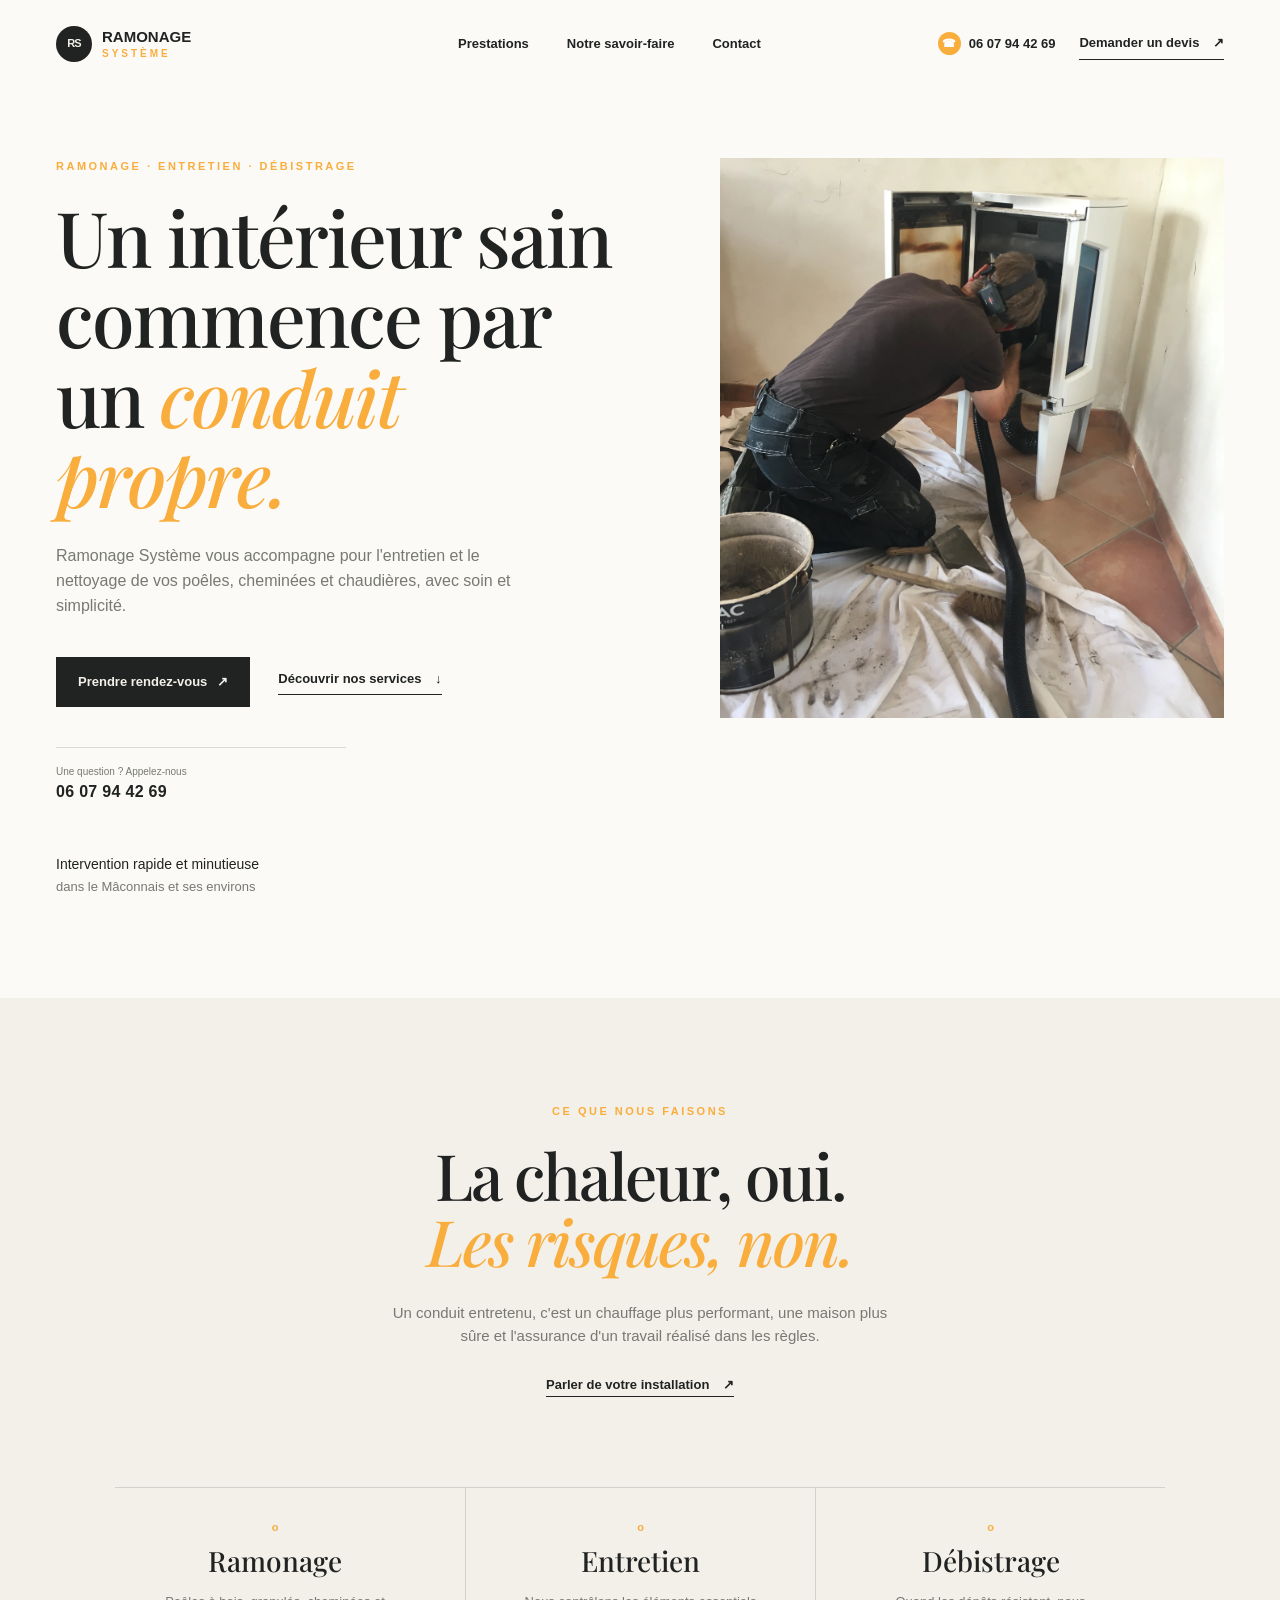
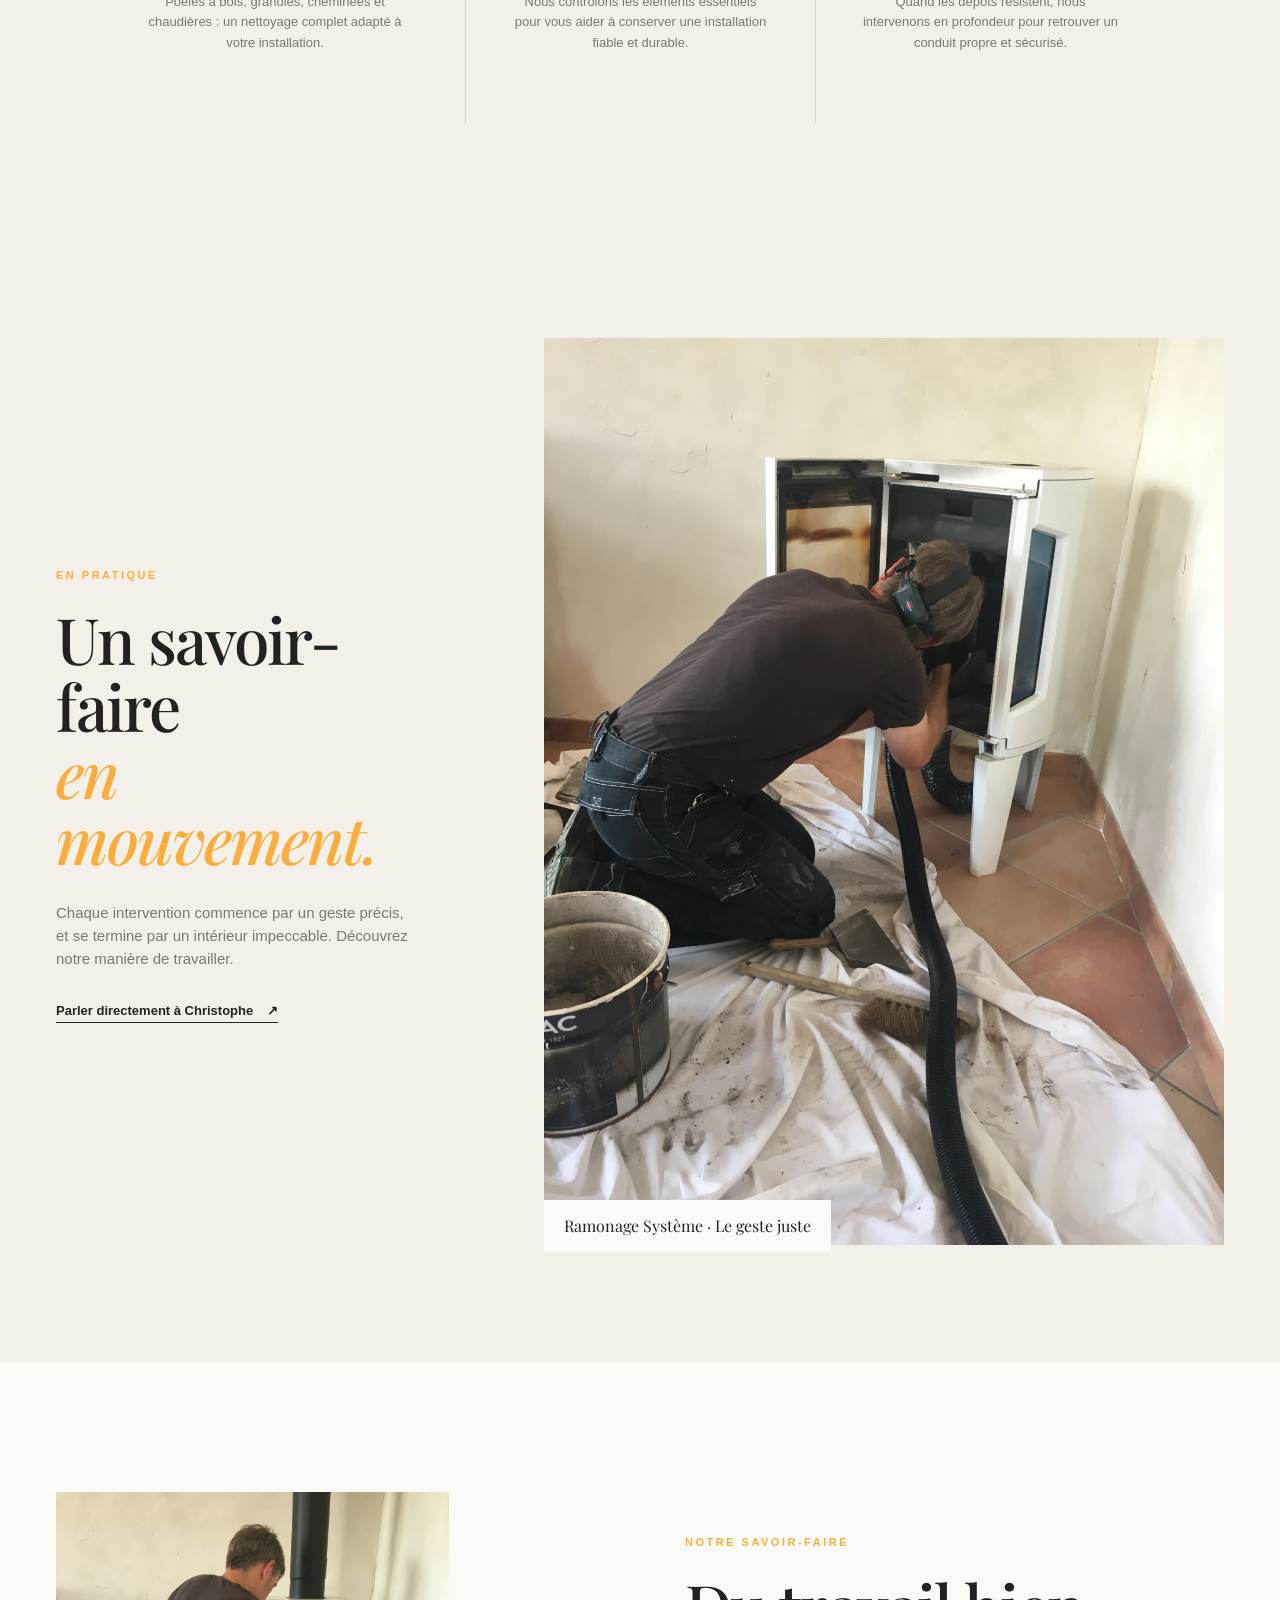
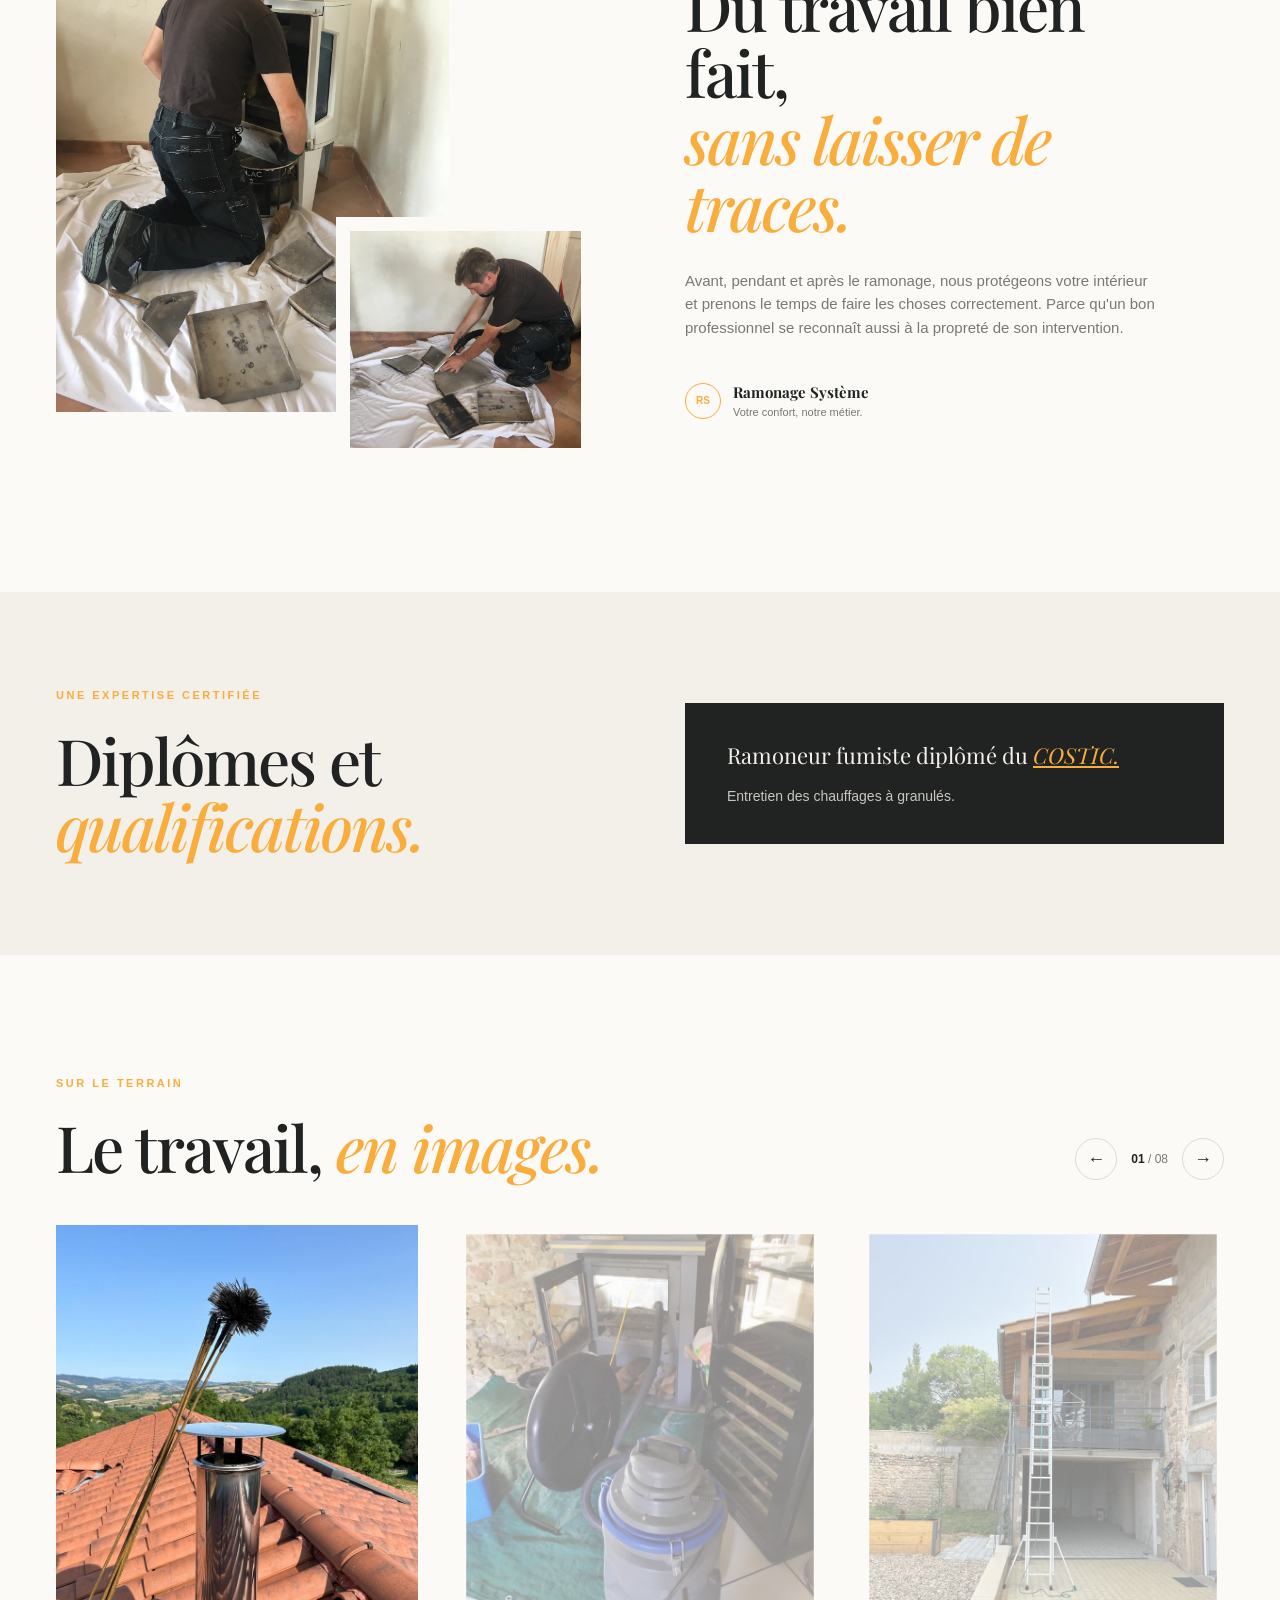
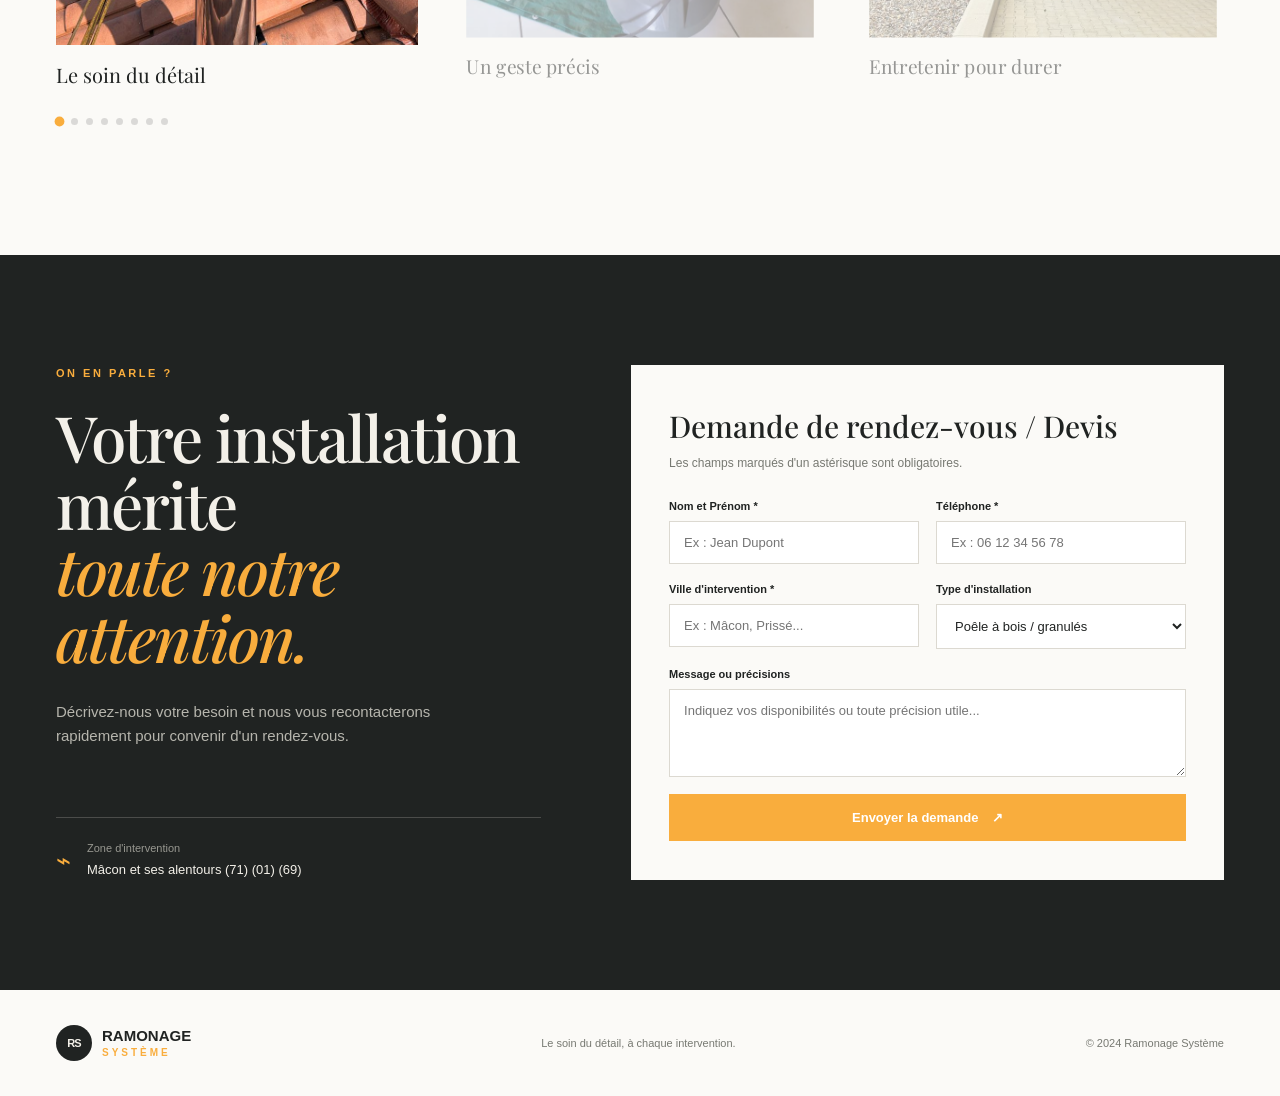
==== commit d6ebe6f9: "fix slider" ====
--- a/index.html
+++ b/index.html
@@ -1,39 +1,401 @@
-<!DOCTYPE html>
+<!doctype html>
 <html lang="fr">
-<head>
-  <meta charset="UTF-8">
-  <meta name="viewport" content="width=device-width, initial-scale=1.0">
-  <meta name="description" content="Ramonage, entretien et nettoyage de vos installations de chauffage dans le Mâconnais.">
-  <title>Ramonage Système | Ramonage & entretien</title>
-  <link rel="stylesheet" href="style.css">
-</head>
-<body>
-  <header class="site-header">
-    <a class="brand" href="#accueil" aria-label="Ramonage Système, accueil"><span class="brand-mark" aria-hidden="true">RS</span><span class="brand-copy"><strong>Ramonage</strong><small>Système</small></span></a>
-    <nav class="main-nav" aria-label="Navigation principale"><a href="#prestations">Prestations</a><a href="#savoir-faire">Notre savoir-faire</a><a href="#contact">Contact</a></nav>
-    <div class="header-actions"><a class="header-phone" href="tel:+33607944269"><span class="phone-dot" aria-hidden="true">&#x260E;&#xFE0E;</span><span class="header-phone-number">06 07 94 42 69</span><span class="header-phone-label">Appeler</span></a><a class="header-cta" href="#contact">Demander un devis <span aria-hidden="true">&#x2197;&#xFE0E;</span></a></div>
-  </header>
-
-  <main>
-    <section class="hero" id="accueil">
-      <div class="hero-copy"><p class="eyebrow">Ramonage · Entretien · Débistrage</p><h1>Un intérieur sain commence par un <em>conduit propre.</em></h1><p class="hero-intro">Ramonage Système vous accompagne pour l'entretien et le nettoyage de vos poêles, cheminées et chaudières, avec soin et simplicité.</p><div class="hero-actions"><a class="button button-dark" href="#contact">Prendre rendez-vous <span aria-hidden="true">&#x2197;&#xFE0E;</span></a><a class="text-link" href="#prestations">Découvrir nos services <span aria-hidden="true">↓</span></a></div><a class="hero-phone" href="tel:+33607944269"><span><small>Une question ? Appelez-nous</small><strong>06 07 94 42 69</strong></span></a><div class="hero-note"><span>Intervention rapide et minutieuse<br><small>dans le Mâconnais et ses environs</small></span></div></div>
-      <div class="hero-visual"><div class="hero-image-wrap"><img src="./assets/img_6344-1.webp" alt="Artisan nettoyant un poêle à bois"></div><div class="hero-caption">Le soin du détail<br><span>à chaque intervention</span></div></div>
-    </section>
-
-    <section class="service-intro" id="prestations"><div class="section-heading"><p class="eyebrow">Ce que nous faisons</p><h2>La chaleur, oui.<br><em>Les risques, non.</em></h2></div><div class="section-description"><p>Un conduit entretenu, c'est un chauffage plus performant, une maison plus sûre et l'assurance d'un travail réalisé dans les règles.</p><a class="text-link" href="#contact">Parler de votre installation <span aria-hidden="true">&#x2197;&#xFE0E;</span></a></div><div class="service-grid"><article class="service-card"><span class="service-number">01</span><h3>Ramonage</h3><p>Poêles à bois, granulés, cheminées et chaudières : un nettoyage complet adapté à votre installation.</p></article><article class="service-card"><span class="service-number">02</span><h3>Entretien</h3><p>Nous contrôlons les éléments essentiels pour vous aider à conserver une installation fiable et durable.</p></article><article class="service-card"><span class="service-number">03</span><h3>Débistrage</h3><p>Quand les dépôts résistent, nous intervenons en profondeur pour retrouver un conduit propre et sécurisé.</p></article></div></section>
-
-    <section class="video-section"><div class="video-copy"><p class="eyebrow">En pratique</p><h2>Un savoir-faire<br><em>en mouvement.</em></h2><p>Chaque intervention commence par un geste précis, et se termine par un intérieur impeccable. Découvrez notre manière de travailler.</p><a class="text-link" href="tel:+33607944269">Parler directement à Christophe <span aria-hidden="true">&#x2197;&#xFE0E;</span></a></div><div class="video-frame"><video autoplay loop muted playsinline preload="auto" poster="./assets/img_6344-1.webp" aria-hidden="true" tabindex="-1"><source src="./assets/video-ramonage.mp4" type="video/mp4">Votre navigateur ne peut pas lire cette vidéo.</video><span class="video-label">Ramonage Système · Le geste juste</span></div></section>
-
-    <section class="story" id="savoir-faire"><div class="story-images"><img class="story-main-image" src="./assets/img_6327-1.webp" alt="Artisan en train d'entretenir un poêle"><img class="story-detail-image" src="./assets/img_6329.webp" alt="Nettoyage des éléments d'un poêle"></div><div class="story-copy"><p class="eyebrow">Notre savoir-faire</p><h2>Du travail bien fait,<br><em>sans laisser de traces.</em></h2><p>Avant, pendant et après le ramonage, nous protégeons votre intérieur et prenons le temps de faire les choses correctement. Parce qu'un bon professionnel se reconnaît aussi à la propreté de son intervention.</p><div class="signature"><span class="signature-mark">RS</span><span><strong>Ramonage Système</strong><small>Votre confort, notre métier.</small></span></div></div></section>
-
-    <section class="qualifications-section" aria-labelledby="qualifications-title"><div class="qualifications-intro"><p class="eyebrow">Une expertise certifiée</p><h2 id="qualifications-title">Diplômes et<br><em>qualifications.</em></h2></div><div class="qualification-card"><div><p>Ramoneur fumiste diplômé du <a href="https://www.costic.com/" style="color: #F9AD3D"><i><u>COSTIC.</u></i></a></p><p>Entretien des chauffages à granulés.</p></div></div></section>
-
-    <section class="gallery-section" aria-labelledby="gallery-title"><div class="gallery-heading"><div><p class="eyebrow">Sur le terrain</p><h2 id="gallery-title">Le travail, <em>en images.</em></h2></div><div class="gallery-controls"><button class="slider-button slider-prev" type="button" aria-label="Photo précédente">←</button><span class="slider-counter"><strong>01</strong> / 08</span><button class="slider-button slider-next" type="button" aria-label="Photo suivante">→</button></div></div><div class="slider" data-slider><div class="slider-track"><figure class="slide is-active"><img src="./assets/slider/Ramonage-systeme-2023-07-05-a-21.13.5942.jpg" alt="Intervention de ramonage sur un conduit"><figcaption>Le soin du détail</figcaption></figure><figure class="slide"><img src="./assets/slider/Ramonage-systeme-2023-07-05-a-21.12.20.jpg" alt="Nettoyage d'une installation de chauffage"><figcaption>Un geste précis</figcaption></figure><figure class="slide"><img src="./assets/slider/Ramonage-systeme-2023-07-05-a-21.13.5941.jpg" alt="Entretien d'un poêle à bois"><figcaption>Entretenir pour durer</figcaption></figure><figure class="slide"><img src="./assets/slider/WhatsApp-Image-2023-07-05-a-21.13.4228.jpg" alt="Détail d'une intervention de ramonage"><figcaption>Chaque installation compte</figcaption></figure><figure class="slide"><img src="./assets/slider/Ramonage-systeme-2023-07-05-a-21.13.4236.jpg" alt="Travail de ramonage en cours"><figcaption>Propre, du début à la fin</figcaption></figure><figure class="slide"><img src="./assets/slider/Ramonage-systeme-2023-07-05-a-21.13.4235.jpg" alt="Artisan au travail sur un conduit"><figcaption>Le bon diagnostic</figcaption></figure><figure class="slide"><img src="./assets/slider/Ramonage-systeme-2023-07-05-a-21.13.021820.jpg" alt="Installation de chauffage entretenue"><figcaption>La chaleur en confiance</figcaption></figure><figure class="slide"><img src="./assets/slider/Ramonage-systeme-2023-07-05-a-21.12.202.jpg" alt="Finition d'une intervention de ramonage"><figcaption>Un intérieur préservé</figcaption></figure></div></div><div class="slider-dots" aria-label="Choisir une photo"></div></section>
-
-    <section class="contact-section" id="contact"><div class="contact-heading"><p class="eyebrow">On en parle ?</p><h2>Votre installation mérite<br><em>toute notre attention.</em></h2><p>Décrivez-nous votre besoin et nous vous recontacterons rapidement pour convenir d'un rendez-vous.</p><div class="contact-details"><span>⌁</span><div><small>Zone d'intervention</small><strong>Mâcon et ses alentours (71) (01) (69)</strong></div></div></div><div class="form-panel"><h3>Demande de rendez-vous / Devis</h3><p>Les champs marqués d'un astérisque sont obligatoires.</p><form action="https://api.web3forms.com/submit" method="POST" class="contact-form"><input type="hidden" name="access_key" value="41ea7f06-fbfc-4e93-8c57-c42095baba52"><input type="hidden" name="subject" value="Nouvelle demande de ramonage"><div class="form-group"><label for="name">Nom et Prénom *</label><input type="text" id="name" name="nom" placeholder="Ex : Jean Dupont" required></div><div class="form-group"><label for="phone">Téléphone *</label><input type="tel" id="phone" name="téléphone" placeholder="Ex : 06 12 34 56 78" required></div><div class="form-group"><label for="city">Ville d'intervention *</label><input type="text" id="city" name="Ville" placeholder="Ex : Mâcon, Prissé..." required></div><div class="form-group"><label for="service">Type d'installation</label><select id="service" name="service"><option value="Poêle à bois / granulés">Poêle à bois / granulés</option><option value="Cheminée / Insert">Cheminée / Insert</option><option value="Chaudière (Gaz / Fioul / Bois)">Chaudière (Gaz / Fioul / Bois)</option><option value="Débistrage / Autre">Débistrage / Autre demande</option></select></div><div class="form-group"><label for="message">Message ou précisions</label><textarea id="message" name="message" rows="4" placeholder="Indiquez vos disponibilités ou toute précision utile..."></textarea></div><button type="submit" class="btn-submit">Envoyer la demande <span aria-hidden="true">&#x2197;&#xFE0E;</span></button></form></div></section>
-  </main>
-
-  <footer class="site-footer"><a class="brand" href="#accueil"><span class="brand-mark" aria-hidden="true">RS</span><span class="brand-copy"><strong>Ramonage</strong><small>Système</small></span></a><p>Le soin du détail, à chaque intervention.</p><span>© 2024 Ramonage Système</span></footer>
-  <script src="script.js"></script>
-</body>
+  <head>
+    <meta charset="UTF-8" />
+    <meta name="viewport" content="width=device-width, initial-scale=1.0" />
+    <meta
+      name="description"
+      content="Ramonage, entretien et nettoyage de vos installations de chauffage dans le Mâconnais."
+    />
+    <title>Ramonage Système | Ramonage & entretien</title>
+    <link rel="stylesheet" href="style.css" />
+  </head>
+  <body>
+    <header class="site-header">
+      <a class="brand" href="#accueil" aria-label="Ramonage Système, accueil"
+        ><span class="brand-mark" aria-hidden="true">RS</span
+        ><span class="brand-copy"
+          ><strong>Ramonage</strong><small>Système</small></span
+        ></a
+      >
+      <nav class="main-nav" aria-label="Navigation principale">
+        <a href="#prestations">Prestations</a
+        ><a href="#savoir-faire">Notre savoir-faire</a
+        ><a href="#contact">Contact</a>
+      </nav>
+      <div class="header-actions">
+        <a class="header-phone" href="tel:+33607944269"
+          ><span class="phone-dot" aria-hidden="true">&#x260E;&#xFE0E;</span
+          ><span class="header-phone-number">06 07 94 42 69</span
+          ><span class="header-phone-label">Appeler</span></a
+        ><a class="header-cta" href="#contact"
+          >Demander un devis <span aria-hidden="true">&#x2197;&#xFE0E;</span></a
+        >
+      </div>
+    </header>
+
+    <main>
+      <section class="hero" id="accueil">
+        <div class="hero-copy">
+          <p class="eyebrow">Ramonage · Entretien · Débistrage</p>
+          <h1>Un intérieur sain commence par un <em>conduit propre.</em></h1>
+          <p class="hero-intro">
+            Ramonage Système vous accompagne pour l'entretien et le nettoyage de
+            vos poêles, cheminées et chaudières, avec soin et simplicité.
+          </p>
+          <div class="hero-actions">
+            <a class="button button-dark" href="#contact"
+              >Prendre rendez-vous
+              <span aria-hidden="true">&#x2197;&#xFE0E;</span></a
+            ><a class="text-link" href="#prestations"
+              >Découvrir nos services <span aria-hidden="true">↓</span></a
+            >
+          </div>
+          <a class="hero-phone" href="tel:+33607944269"
+            ><span
+              ><small>Une question ? Appelez-nous</small
+              ><strong>06 07 94 42 69</strong></span
+            ></a
+          >
+          <div class="hero-note">
+            <span
+              >Intervention rapide et minutieuse<br /><small
+                >dans le Mâconnais et ses environs</small
+              ></span
+            >
+          </div>
+        </div>
+        <div class="hero-visual">
+          <div class="hero-image-wrap">
+            <img
+              src="./assets/img_6344-1.webp"
+              alt="Artisan nettoyant un poêle à bois"
+            />
+          </div>
+        </div>
+      </section>
+
+      <section class="service-intro" id="prestations">
+        <div class="section-heading">
+          <p class="eyebrow">Ce que nous faisons</p>
+          <h2>La chaleur, oui.<br /><em>Les risques, non.</em></h2>
+        </div>
+        <div class="section-description">
+          <p>
+            Un conduit entretenu, c'est un chauffage plus performant, une maison
+            plus sûre et l'assurance d'un travail réalisé dans les règles.
+          </p>
+          <a class="text-link" href="#contact"
+            >Parler de votre installation
+            <span aria-hidden="true">&#x2197;&#xFE0E;</span></a
+          >
+        </div>
+        <div class="service-grid">
+          <article class="service-card">
+            <span class="service-number">o</span>
+            <h3>Ramonage</h3>
+            <p>
+              Poêles à bois, granulés, cheminées et chaudières : un nettoyage
+              complet adapté à votre installation.
+            </p>
+          </article>
+          <article class="service-card">
+            <span class="service-number">o</span>
+            <h3>Entretien</h3>
+            <p>
+              Nous contrôlons les éléments essentiels pour vous aider à
+              conserver une installation fiable et durable.
+            </p>
+          </article>
+          <article class="service-card">
+            <span class="service-number">o</span>
+            <h3>Débistrage</h3>
+            <p>
+              Quand les dépôts résistent, nous intervenons en profondeur pour
+              retrouver un conduit propre et sécurisé.
+            </p>
+          </article>
+        </div>
+      </section>
+
+      <section class="video-section">
+        <div class="video-copy">
+          <p class="eyebrow">En pratique</p>
+          <h2>Un savoir-faire<br /><em>en mouvement.</em></h2>
+          <p>
+            Chaque intervention commence par un geste précis, et se termine par
+            un intérieur impeccable. Découvrez notre manière de travailler.
+          </p>
+          <a class="text-link" href="tel:+33607944269"
+            >Parler directement à Christophe
+            <span aria-hidden="true">&#x2197;&#xFE0E;</span></a
+          >
+        </div>
+        <div class="video-frame">
+          <video
+            autoplay
+            loop
+            muted
+            playsinline
+            preload="auto"
+            poster="./assets/img_6344-1.webp"
+            aria-hidden="true"
+            tabindex="-1"
+          >
+            <source src="./assets/video-ramonage.mp4" type="video/mp4" />
+            Votre navigateur ne peut pas lire cette vidéo.</video
+          ><span class="video-label">Ramonage Système · Le geste juste</span>
+        </div>
+      </section>
+
+      <section class="story" id="savoir-faire">
+        <div class="story-images">
+          <img
+            class="story-main-image"
+            src="./assets/img_6327-1.webp"
+            alt="Artisan en train d'entretenir un poêle"
+          /><img
+            class="story-detail-image"
+            src="./assets/img_6329.webp"
+            alt="Nettoyage des éléments d'un poêle"
+          />
+        </div>
+        <div class="story-copy">
+          <p class="eyebrow">Notre savoir-faire</p>
+          <h2>Du travail bien fait,<br /><em>sans laisser de traces.</em></h2>
+          <p>
+            Avant, pendant et après le ramonage, nous protégeons votre intérieur
+            et prenons le temps de faire les choses correctement. Parce qu'un
+            bon professionnel se reconnaît aussi à la propreté de son
+            intervention.
+          </p>
+          <div class="signature">
+            <span class="signature-mark">RS</span
+            ><span
+              ><strong>Ramonage Système</strong
+              ><small>Votre confort, notre métier.</small></span
+            >
+          </div>
+        </div>
+      </section>
+
+      <section
+        class="qualifications-section"
+        aria-labelledby="qualifications-title"
+      >
+        <div class="qualifications-intro">
+          <p class="eyebrow">Une expertise certifiée</p>
+          <h2 id="qualifications-title">
+            Diplômes et<br /><em>qualifications.</em>
+          </h2>
+        </div>
+        <div class="qualification-card">
+          <div>
+            <p>
+              Ramoneur fumiste diplômé du
+              <a href="https://www.costic.com/" style="color: #f9ad3d"
+                ><i><u>COSTIC.</u></i></a
+              >
+            </p>
+            <p>Entretien des chauffages à granulés.</p>
+          </div>
+        </div>
+      </section>
+
+      <section class="gallery-section" aria-labelledby="gallery-title">
+        <div class="gallery-heading">
+          <div>
+            <p class="eyebrow">Sur le terrain</p>
+            <h2 id="gallery-title">Le travail, <em>en images.</em></h2>
+          </div>
+          <div class="gallery-controls">
+            <button
+              class="slider-button slider-prev"
+              type="button"
+              aria-label="Photo précédente"
+            >
+              ←</button
+            ><span class="slider-counter"><strong>01</strong> / 08</span
+            ><button
+              class="slider-button slider-next"
+              type="button"
+              aria-label="Photo suivante"
+            >
+              →
+            </button>
+          </div>
+        </div>
+        <div class="slider" data-slider>
+          <div class="slider-track">
+            <figure class="slide is-active">
+              <img
+                src="./assets/slider/Ramonage-systeme-2023-07-05-a-21.13.5942.jpg"
+                alt="Intervention de ramonage sur un conduit"
+              />
+              <figcaption>Le soin du détail</figcaption>
+            </figure>
+            <figure class="slide">
+              <img
+                src="./assets/slider/Ramonage-systeme-2023-07-05-a-21.12.20.jpg"
+                alt="Nettoyage d'une installation de chauffage"
+              />
+              <figcaption>Un geste précis</figcaption>
+            </figure>
+            <figure class="slide">
+              <img
+                src="./assets/slider/Ramonage-systeme-2023-07-05-a-21.13.5941.jpg"
+                alt="Entretien d'un poêle à bois"
+              />
+              <figcaption>Entretenir pour durer</figcaption>
+            </figure>
+            <figure class="slide">
+              <img
+                src="./assets/slider/WhatsApp-Image-2023-07-05-a-21.13.4228.jpg"
+                alt="Détail d'une intervention de ramonage"
+              />
+              <figcaption>Chaque installation compte</figcaption>
+            </figure>
+            <figure class="slide">
+              <img
+                src="./assets/slider/Ramonage-systeme-2023-07-05-a-21.13.4236.jpg"
+                alt="Travail de ramonage en cours"
+              />
+              <figcaption>Propre, du début à la fin</figcaption>
+            </figure>
+            <figure class="slide">
+              <img
+                src="./assets/slider/Ramonage-systeme-2023-07-05-a-21.13.4235.jpg"
+                alt="Artisan au travail sur un conduit"
+              />
+              <figcaption>Le bon diagnostic</figcaption>
+            </figure>
+            <figure class="slide">
+              <img
+                src="./assets/slider/Ramonage-systeme-2023-07-05-a-21.13.021820.jpg"
+                alt="Installation de chauffage entretenue"
+              />
+              <figcaption>La chaleur en confiance</figcaption>
+            </figure>
+            <figure class="slide">
+              <img
+                src="./assets/slider/Ramonage-systeme-2023-07-05-a-21.12.202.jpg"
+                alt="Finition d'une intervention de ramonage"
+              />
+              <figcaption>Un intérieur préservé</figcaption>
+            </figure>
+          </div>
+        </div>
+        <div class="slider-dots" aria-label="Choisir une photo"></div>
+      </section>
+
+      <section class="contact-section" id="contact">
+        <div class="contact-heading">
+          <p class="eyebrow">On en parle ?</p>
+          <h2>
+            Votre installation mérite<br /><em>toute notre attention.</em>
+          </h2>
+          <p>
+            Décrivez-nous votre besoin et nous vous recontacterons rapidement
+            pour convenir d'un rendez-vous.
+          </p>
+          <div class="contact-details">
+            <span>⌁</span>
+            <div>
+              <small>Zone d'intervention</small
+              ><strong>Mâcon et ses alentours (71) (01) (69)</strong>
+            </div>
+          </div>
+        </div>
+        <div class="form-panel">
+          <h3>Demande de rendez-vous / Devis</h3>
+          <p>Les champs marqués d'un astérisque sont obligatoires.</p>
+          <form
+            action="https://api.web3forms.com/submit"
+            method="POST"
+            class="contact-form"
+          >
+            <input
+              type="hidden"
+              name="access_key"
+              value="41ea7f06-fbfc-4e93-8c57-c42095baba52"
+            /><input
+              type="hidden"
+              name="subject"
+              value="Nouvelle demande de ramonage"
+            />
+            <div class="form-group">
+              <label for="name">Nom et Prénom *</label
+              ><input
+                type="text"
+                id="name"
+                name="nom"
+                placeholder="Ex : Jean Dupont"
+                required
+              />
+            </div>
+            <div class="form-group">
+              <label for="phone">Téléphone *</label
+              ><input
+                type="tel"
+                id="phone"
+                name="téléphone"
+                placeholder="Ex : 06 12 34 56 78"
+                required
+              />
+            </div>
+            <div class="form-group">
+              <label for="city">Ville d'intervention *</label
+              ><input
+                type="text"
+                id="city"
+                name="Ville"
+                placeholder="Ex : Mâcon, Prissé..."
+                required
+              />
+            </div>
+            <div class="form-group">
+              <label for="service">Type d'installation</label
+              ><select id="service" name="service">
+                <option value="Poêle à bois / granulés">
+                  Poêle à bois / granulés
+                </option>
+                <option value="Cheminée / Insert">Cheminée / Insert</option>
+                <option value="Chaudière (Gaz / Fioul / Bois)">
+                  Chaudière (Gaz / Fioul / Bois)
+                </option>
+                <option value="Débistrage / Autre">
+                  Débistrage / Autre demande
+                </option>
+              </select>
+            </div>
+            <div class="form-group">
+              <label for="message">Message ou précisions</label
+              ><textarea
+                id="message"
+                name="message"
+                rows="4"
+                placeholder="Indiquez vos disponibilités ou toute précision utile..."
+              ></textarea>
+            </div>
+            <button type="submit" class="btn-submit">
+              Envoyer la demande
+              <span aria-hidden="true">&#x2197;&#xFE0E;</span>
+            </button>
+          </form>
+        </div>
+      </section>
+    </main>
+
+    <footer class="site-footer">
+      <a class="brand" href="#accueil"
+        ><span class="brand-mark" aria-hidden="true">RS</span
+        ><span class="brand-copy"
+          ><strong>Ramonage</strong><small>Système</small></span
+        ></a
+      >
+      <p>Le soin du détail, à chaque intervention.</p>
+      <span>© 2024 Ramonage Système</span>
+    </footer>
+    <script src="script.js"></script>
+  </body>
 </html>
--- a/style.css
+++ b/style.css
@@ -1,24 +1,966 @@
-@import url('https://fonts.googleapis.com/css2?family=DM+Sans:wght@400;500;600;700&family=Playfair+Display:ital,wght@0,500;0,600;1,500;1,600&display=swap');
-:root { --ink:#202322; --cream:#f3f0e9; --paper:#fbfaf7; --copper:#b76b45; --muted:#777972; --line:rgba(32,35,34,.15); }
-* { box-sizing:border-box; margin:0; padding:0; } html { scroll-behavior:smooth; } body { background:var(--paper); color:var(--ink); font-family:'DM Sans',Arial,sans-serif; line-height:1.55; } a { color:inherit; text-decoration:none; }
-.site-header { align-items:center; display:flex; justify-content:space-between; margin:auto; max-width:1240px; padding:26px 36px; } .brand { align-items:center; display:flex; gap:10px; } .brand-mark { align-items:center; background:var(--ink); border-radius:50%; color:var(--cream); display:flex; font-size:11px; font-weight:700; height:36px; justify-content:center; letter-spacing:-1px; width:36px; } .brand-copy { display:flex; flex-direction:column; font-size:15px; line-height:1.05; text-transform:uppercase; } .brand-copy small { color: #F9AD3D; font-size:10px; font-weight:700; letter-spacing:3px; margin-top:4px; }
-.main-nav { display:flex; gap:38px; margin-left:90px; } .main-nav a { font-size:13px; font-weight:600; } .main-nav a:hover,.text-link:hover { color: #F9AD3D; } .header-cta { border-bottom:1px solid var(--ink); font-size:13px; font-weight:600; padding:5px 0; } .header-cta span,.button span,.text-link span,.btn-submit span { margin-left:10px; }
-.hero { display:grid; gap:70px; grid-template-columns:minmax(0,1fr) minmax(380px,.85fr); margin:auto; max-width:1240px; min-height:650px; padding:70px 36px 100px; } .hero-copy { align-self:center; max-width:590px; } .eyebrow { color: #F9AD3D; font-size:11px; font-weight:700; letter-spacing:2.5px; margin-bottom:22px; text-transform:uppercase; } h1,h2 { font-family:'Playfair Display',Georgia,serif; font-weight:500; letter-spacing:-2px; line-height:1.04; } h1 { font-size:clamp(48px,6vw,82px); max-width:690px; } h1 em,h2 em { color: #F9AD3D; font-style:italic; } .hero-intro { color:var(--muted); font-size:16px; margin-top:28px; max-width:470px; } .hero-actions { align-items:center; display:flex; gap:28px; margin-top:38px; } .button { display:inline-flex; font-size:13px; font-weight:600; padding:15px 22px; } .button-dark { background:var(--ink); color:var(--cream); } .button-dark:hover,.btn-submit:hover { background:#F9AD3D; } .text-link { border-bottom:1px solid currentColor; font-size:13px; font-weight:600; padding-bottom:4px; } .hero-note { align-items:center; display:flex; font-size:14px; gap:12px; margin-top:66px; } .hero-note small { color:var(--muted); font-size:13px; } .note-icon { color: #F9AD3D; font-size:25px; }
-.hero-visual { min-height:540px; position:relative; } .hero-image-wrap { height:560px; overflow:hidden; width:100%; } .hero-image-wrap img { height:100%; object-fit:cover; object-position:center; width:100%; } .hero-stamp { align-items:center; background:#F9AD3D; border-radius:50%; color:var(--cream); display:flex; flex-direction:column; font-family:'Playfair Display',Georgia,serif; height:112px; justify-content:center; position:absolute; right:-36px; text-align:center; top:80px; transform:rotate(10deg); width:112px; } .hero-stamp strong { font-size:19px; line-height:1; margin-top:5px; } .hero-caption { background:var(--paper); bottom:0; font-family:'Playfair Display',Georgia,serif; font-size:19px; left:-36px; line-height:1.15; padding:22px 32px 4px 0; position:absolute; } .hero-caption span { color: #F9AD3D; font-style:italic; }
-.service-intro { background:var(--cream); padding:105px max(36px,calc((100% - 1168px)/2)); } .section-heading { display:flex; justify-content:space-between; } h2 { font-size:clamp(42px,5vw,64px); } .section-description { margin-left:auto; max-width:310px; padding-top:40px; } .section-description p { color:var(--muted); font-size:15px; margin-bottom:25px; } .service-grid { border-top:1px solid var(--line); display:grid; grid-template-columns:repeat(3,1fr); margin-top:90px; } .service-card { min-height:235px; padding:26px 30px 24px 0; position:relative; } .service-card + .service-card { border-left:1px solid var(--line); padding-left:30px; } .service-card-featured { color:var(--cream); } .service-card-featured:before { background:var(--ink); content:''; inset:0 -12px; position:absolute; z-index:0; } .service-card > * { position:relative; z-index:1; } .service-number { color: #F9AD3D; font-size:11px; font-weight:700; } .service-icon { display:block; font-size:32px; margin:38px 0 18px; } .service-card h3 { font-family:'Playfair Display',Georgia,serif; font-size:28px; font-weight:500; } .service-card p { color:var(--muted); font-size:13px; margin-top:10px; max-width:260px; } .service-card-featured p { color:#bdbbb4; }
-.story { align-items:center; display:grid; gap:90px; grid-template-columns:1fr 1fr; margin:auto; max-width:1240px; padding:130px 36px; } .story-images { min-height:570px; position:relative; } .story-main-image { height:520px; object-fit:cover; width:73%; } .story-detail-image { border:14px solid var(--paper); bottom:0; height:245px; object-fit:cover; position:absolute; right:0; width:48%; } .story-copy { max-width:470px; } .story-copy > p:not(.eyebrow) { color:var(--muted); font-size:15px; margin-top:30px; } .signature { align-items:center; display:flex; gap:12px; margin-top:42px; } .signature-mark { align-items:center; border:1px solid #F9AD3D; border-radius:50%; color: #F9AD3D; display:flex; font-size:10px; font-weight:bold; height:36px; justify-content:center; width:36px; } .signature strong,.signature small { display:block; } .signature strong { font-family:'Playfair Display',Georgia,serif; font-size:15px; } .signature small { color:var(--muted); font-size:11px; }
-.contact-section { background:var(--ink); color:var(--cream); display:grid; gap:90px; grid-template-columns:.9fr 1.1fr; padding:110px max(36px,calc((100% - 1168px)/2)); } .contact-heading h2 { max-width:510px; } .contact-heading > p:not(.eyebrow) { color:#b6b5ad; font-size:15px; margin-top:30px; max-width:380px; } .contact-details { align-items:center; border-top:1px solid rgba(243,240,233,.2); display:flex; gap:16px; margin-top:70px; padding-top:22px; } .contact-details > span { color: #F9AD3D; font-size:25px; } .contact-details small,.contact-details strong { display:block; } .contact-details small { color:#989891; font-size:11px; margin-bottom:3px; } .contact-details strong { font-size:13px; font-weight:500; }
-.form-panel { background:var(--paper); color:var(--ink); padding:38px; } .form-panel h3 { font-family:'Playfair Display',Georgia,serif; font-size:30px; font-weight:500; } .form-panel > p { color:var(--muted); font-size:12px; margin:4px 0 26px; } .contact-form { display:grid; gap:17px; grid-template-columns:1fr 1fr; } .form-group { display:flex; flex-direction:column; gap:6px; } .form-group:nth-last-of-type(1),.btn-submit { grid-column:1/-1; } label { font-size:11px; font-weight:700; } input,select,textarea { background:#fff; border:1px solid #dcd9d1; border-radius:0; color:var(--ink); font-family:inherit; font-size:13px; outline:none; padding:13px 14px; width:100%; } textarea { resize:vertical; } input:focus,select:focus,textarea:focus { border-color: #F9AD3D; } .btn-submit { background:#F9AD3D; border:0; color:#fff; cursor:pointer; font-family:inherit; font-size:13px; font-weight:700; padding:16px; transition:background .2s; }
-.site-footer { align-items:center; display:flex; justify-content:space-between; margin:auto; max-width:1240px; padding:35px 36px; } .site-footer p,.site-footer > span { color:var(--muted); font-size:11px; }
-@media (max-width:800px) { .main-nav { gap:15px; margin-left:0; } .header-cta { display:none; } .hero,.story,.contact-section { gap:45px; grid-template-columns:1fr; } .hero { padding-top:35px; } .hero-visual { min-height:450px; } .hero-image-wrap { height:470px; } .section-heading { display:block; } .section-description { margin:35px 0 0; } .story { padding:85px 36px; } .story-images { min-height:470px; } .story-main-image { height:430px; } .contact-section { padding-bottom:80px; padding-top:80px; } }
-@media (max-width:560px) { .site-header { padding:20px; } .main-nav { display:none; } .hero,.story { padding-left:20px; padding-right:20px; } .hero { min-height:0; } h1 { font-size:48px; } .hero-actions { align-items:flex-start; flex-direction:column; gap:20px; } .hero-visual { min-height:390px; } .hero-image-wrap { height:400px; } .hero-stamp { height:85px; right:-10px; top:35px; width:85px; } .hero-caption { left:0; font-size:16px; } .service-intro { padding:75px 20px; } .service-grid { grid-template-columns:1fr; margin-top:55px; } .service-card,.service-card + .service-card { border-left:0; border-top:1px solid var(--line); padding:25px 0; } .service-card-featured:before { inset:0 -10px; } .story { padding:75px 20px; } .story-images { min-height:360px; } .story-main-image { height:335px; } .story-detail-image { border-width:9px; height:165px; } .contact-section { padding-left:20px; padding-right:20px; } .form-panel { padding:25px 18px; } .contact-form { grid-template-columns:1fr; } .form-group:nth-last-of-type(1),.btn-submit { grid-column:auto; } .site-footer { align-items:flex-start; flex-direction:column; gap:20px; padding:28px 20px; } }
+@import url("https://fonts.googleapis.com/css2?family=DM+Sans:wght@400;500;600;700&family=Playfair+Display:ital,wght@0,500;0,600;1,500;1,600&display=swap");
+@import url("https://fonts.googleapis.com/css2?family=Inter:ital,opsz,wght@0,14..32,100..900;1,14..32,100..900&display=swap");
+
+:root {
+  --ink: #202322;
+  --cream: #f3f0e9;
+  --paper: #fbfaf7;
+  --copper: #b76b45;
+  --muted: #777972;
+  --line: rgba(32, 35, 34, 0.15);
+}
+* {
+  box-sizing: border-box;
+  margin: 0;
+  padding: 0;
+}
+html {
+  scroll-behavior: smooth;
+}
+body {
+  background: var(--paper);
+  color: var(--ink);
+  font-family: "Inter", Arial, sans-serif;
+  line-height: 1.55;
+}
+a {
+  color: inherit;
+  text-decoration: none;
+}
+.site-header {
+  align-items: center;
+  display: flex;
+  justify-content: space-between;
+  margin: auto;
+  max-width: 1240px;
+  padding: 26px 36px;
+}
+.brand {
+  align-items: center;
+  display: flex;
+  gap: 10px;
+}
+.brand-mark {
+  align-items: center;
+  background: var(--ink);
+  border-radius: 50%;
+  color: var(--cream);
+  display: flex;
+  font-size: 11px;
+  font-weight: 700;
+  height: 36px;
+  justify-content: center;
+  letter-spacing: -1px;
+  width: 36px;
+}
+.brand-copy {
+  display: flex;
+  flex-direction: column;
+  font-size: 15px;
+  line-height: 1.05;
+  text-transform: uppercase;
+}
+.brand-copy small {
+  color: #f9ad3d;
+  font-size: 10px;
+  font-weight: 700;
+  letter-spacing: 3px;
+  margin-top: 4px;
+}
+.main-nav {
+  display: flex;
+  gap: 38px;
+  margin-left: 90px;
+}
+.main-nav a {
+  font-size: 13px;
+  font-weight: 600;
+}
+.main-nav a:hover,
+.text-link:hover {
+  color: #f9ad3d;
+}
+.header-cta {
+  border-bottom: 1px solid var(--ink);
+  font-size: 13px;
+  font-weight: 600;
+  padding: 5px 0;
+}
+.header-cta span,
+.button span,
+.text-link span,
+.btn-submit span {
+  margin-left: 10px;
+}
+.hero {
+  display: grid;
+  gap: 70px;
+  grid-template-columns: minmax(0, 1fr) minmax(380px, 0.85fr);
+  margin: auto;
+  max-width: 1240px;
+  min-height: 650px;
+  padding: 70px 36px 100px;
+}
+.hero-copy {
+  align-self: center;
+  max-width: 590px;
+}
+.eyebrow {
+  color: #f9ad3d;
+  font-size: 11px;
+  font-weight: 700;
+  letter-spacing: 2.5px;
+  margin-bottom: 22px;
+  text-transform: uppercase;
+}
+h1,
+h2 {
+  font-family: "Playfair Display", Georgia, serif;
+  font-weight: 500;
+  letter-spacing: -2px;
+  line-height: 1.04;
+}
+h1 {
+  font-size: clamp(48px, 6vw, 82px);
+  max-width: 690px;
+}
+h1 em,
+h2 em {
+  color: #f9ad3d;
+  font-style: italic;
+}
+.hero-intro {
+  color: var(--muted);
+  font-size: 16px;
+  margin-top: 28px;
+  max-width: 470px;
+}
+.hero-actions {
+  align-items: center;
+  display: flex;
+  gap: 28px;
+  margin-top: 38px;
+}
+.button {
+  display: inline-flex;
+  font-size: 13px;
+  font-weight: 600;
+  padding: 15px 22px;
+}
+.button-dark {
+  background: var(--ink);
+  color: var(--cream);
+}
+.button-dark:hover,
+.btn-submit:hover {
+  background: #f9ad3d;
+}
+.text-link {
+  border-bottom: 1px solid currentColor;
+  font-size: 13px;
+  font-weight: 600;
+  padding-bottom: 4px;
+}
+.hero-note {
+  align-items: center;
+  display: flex;
+  font-size: 14px;
+  gap: 12px;
+  margin-top: 50px;
+}
+.hero-note small {
+  color: var(--muted);
+  font-size: 13px;
+}
+.note-icon {
+  color: #f9ad3d;
+  font-size: 25px;
+}
+.hero-visual {
+  min-height: 540px;
+  position: relative;
+}
+.hero-image-wrap {
+  height: 560px;
+  overflow: hidden;
+  width: 100%;
+}
+.hero-image-wrap img {
+  height: 100%;
+  object-fit: cover;
+  object-position: center;
+  width: 100%;
+}
+.hero-stamp {
+  align-items: center;
+  background: #f9ad3d;
+  border-radius: 50%;
+  color: var(--cream);
+  display: flex;
+  flex-direction: column;
+  font-family: "Playfair Display", Georgia, serif;
+  height: 112px;
+  justify-content: center;
+  position: absolute;
+  right: -36px;
+  text-align: center;
+  top: 80px;
+  transform: rotate(10deg);
+  width: 112px;
+}
+.hero-stamp strong {
+  font-size: 19px;
+  line-height: 1;
+  margin-top: 5px;
+}
+.hero-caption {
+  background: var(--paper);
+  bottom: 0;
+  font-family: "Playfair Display", Georgia, serif;
+  font-size: 19px;
+  left: -36px;
+  line-height: 1.15;
+  padding: 22px 32px 4px 0;
+  position: absolute;
+}
+.hero-caption span {
+  color: #f9ad3d;
+  font-style: italic;
+}
+.service-intro {
+  background: var(--cream);
+  padding: 105px max(36px, calc((100% - 1168px) / 2));
+}
+.section-heading {
+  display: flex;
+  justify-content: space-between;
+}
+h2 {
+  font-size: clamp(42px, 5vw, 64px);
+}
+.section-description {
+  margin-left: auto;
+  max-width: 310px;
+  padding-top: 40px;
+}
+.section-description p {
+  color: var(--muted);
+  font-size: 15px;
+  margin-bottom: 25px;
+}
+.service-grid {
+  border-top: 1px solid var(--line);
+  display: grid;
+  grid-template-columns: repeat(3, 1fr);
+  margin-top: 90px;
+}
+.service-card {
+  min-height: 235px;
+  padding: 26px 30px 24px 0;
+  position: relative;
+}
+.service-card + .service-card {
+  border-left: 1px solid var(--line);
+  padding-left: 30px;
+}
+.service-card-featured {
+  color: var(--cream);
+}
+.service-card-featured:before {
+  background: var(--ink);
+  content: "";
+  inset: 0 -12px;
+  position: absolute;
+  z-index: 0;
+}
+.service-card > * {
+  position: relative;
+  z-index: 1;
+}
+.service-number {
+  color: #f9ad3d;
+  font-size: 11px;
+  font-weight: 700;
+}
+.service-icon {
+  display: block;
+  font-size: 32px;
+  margin: 38px 0 18px;
+}
+.service-card h3 {
+  font-family: "Playfair Display", Georgia, serif;
+  font-size: 28px;
+  font-weight: 500;
+}
+.service-card p {
+  color: var(--muted);
+  font-size: 13px;
+  margin-top: 10px;
+  max-width: 260px;
+}
+.service-card-featured p {
+  color: #bdbbb4;
+}
+.story {
+  align-items: center;
+  display: grid;
+  gap: 90px;
+  grid-template-columns: 1fr 1fr;
+  margin: auto;
+  max-width: 1240px;
+  padding: 130px 36px;
+}
+.story-images {
+  min-height: 570px;
+  position: relative;
+}
+.story-main-image {
+  height: 520px;
+  object-fit: cover;
+  width: 73%;
+}
+.story-detail-image {
+  border: 14px solid var(--paper);
+  bottom: 0;
+  height: 245px;
+  object-fit: cover;
+  position: absolute;
+  right: 0;
+  width: 48%;
+}
+.story-copy {
+  max-width: 470px;
+}
+.story-copy > p:not(.eyebrow) {
+  color: var(--muted);
+  font-size: 15px;
+  margin-top: 30px;
+}
+.signature {
+  align-items: center;
+  display: flex;
+  gap: 12px;
+  margin-top: 42px;
+}
+.signature-mark {
+  align-items: center;
+  border: 1px solid #f9ad3d;
+  border-radius: 50%;
+  color: #f9ad3d;
+  display: flex;
+  font-size: 10px;
+  font-weight: bold;
+  height: 36px;
+  justify-content: center;
+  width: 36px;
+}
+.signature strong,
+.signature small {
+  display: block;
+}
+.signature strong {
+  font-family: "Playfair Display", Georgia, serif;
+  font-size: 15px;
+}
+.signature small {
+  color: var(--muted);
+  font-size: 11px;
+}
+.contact-section {
+  background: var(--ink);
+  color: var(--cream);
+  display: grid;
+  gap: 90px;
+  grid-template-columns: 0.9fr 1.1fr;
+  padding: 110px max(36px, calc((100% - 1168px) / 2));
+}
+.contact-heading h2 {
+  max-width: 510px;
+}
+.contact-heading > p:not(.eyebrow) {
+  color: #b6b5ad;
+  font-size: 15px;
+  margin-top: 30px;
+  max-width: 380px;
+}
+.contact-details {
+  align-items: center;
+  border-top: 1px solid rgba(243, 240, 233, 0.2);
+  display: flex;
+  gap: 16px;
+  margin-top: 70px;
+  padding-top: 22px;
+}
+.contact-details > span {
+  color: #f9ad3d;
+  font-size: 25px;
+}
+.contact-details small,
+.contact-details strong {
+  display: block;
+}
+.contact-details small {
+  color: #989891;
+  font-size: 11px;
+  margin-bottom: 3px;
+}
+.contact-details strong {
+  font-size: 13px;
+  font-weight: 500;
+}
+.form-panel {
+  background: var(--paper);
+  color: var(--ink);
+  padding: 38px;
+}
+.form-panel h3 {
+  font-family: "Playfair Display", Georgia, serif;
+  font-size: 30px;
+  font-weight: 500;
+}
+.form-panel > p {
+  color: var(--muted);
+  font-size: 12px;
+  margin: 4px 0 26px;
+}
+.contact-form {
+  display: grid;
+  gap: 17px;
+  grid-template-columns: 1fr 1fr;
+}
+.form-group {
+  display: flex;
+  flex-direction: column;
+  gap: 6px;
+}
+.form-group:nth-last-of-type(1),
+.btn-submit {
+  grid-column: 1/-1;
+}
+label {
+  font-size: 11px;
+  font-weight: 700;
+}
+input,
+select,
+textarea {
+  background: #fff;
+  border: 1px solid #dcd9d1;
+  border-radius: 0;
+  color: var(--ink);
+  font-family: inherit;
+  font-size: 13px;
+  outline: none;
+  padding: 13px 14px;
+  width: 100%;
+}
+textarea {
+  resize: vertical;
+}
+input:focus,
+select:focus,
+textarea:focus {
+  border-color: #f9ad3d;
+}
+.btn-submit {
+  background: #f9ad3d;
+  border: 0;
+  color: #fff;
+  cursor: pointer;
+  font-family: inherit;
+  font-size: 13px;
+  font-weight: 700;
+  padding: 16px;
+  transition: background 0.2s;
+}
+.site-footer {
+  align-items: center;
+  display: flex;
+  justify-content: space-between;
+  margin: auto;
+  max-width: 1240px;
+  padding: 35px 36px;
+}
+.site-footer p,
+.site-footer > span {
+  color: var(--muted);
+  font-size: 11px;
+}
+@media (max-width: 800px) {
+  .main-nav {
+    gap: 15px;
+    margin-left: 0;
+  }
+  .header-cta {
+    display: none;
+  }
+  .hero,
+  .story,
+  .contact-section {
+    gap: 45px;
+    grid-template-columns: 1fr;
+  }
+  .hero {
+    padding-top: 35px;
+  }
+  .hero-visual {
+    min-height: 450px;
+  }
+  .hero-image-wrap {
+    height: 470px;
+  }
+  .section-heading {
+    display: block;
+  }
+  .section-description {
+    margin: 35px 0 0;
+  }
+  .story {
+    padding: 85px 36px;
+  }
+  .story-images {
+    min-height: 470px;
+  }
+  .story-main-image {
+    height: 430px;
+  }
+  .contact-section {
+    padding-bottom: 80px;
+    padding-top: 80px;
+  }
+}
+@media (max-width: 560px) {
+  .site-header {
+    padding: 20px;
+  }
+  .main-nav {
+    display: none;
+  }
+  .hero,
+  .story {
+    padding-left: 20px;
+    padding-right: 20px;
+  }
+  .hero {
+    min-height: 0;
+  }
+  h1 {
+    font-size: 48px;
+  }
+  .hero-actions {
+    align-items: flex-start;
+    flex-direction: column;
+    gap: 20px;
+  }
+  .hero-visual {
+    min-height: 390px;
+  }
+  .hero-image-wrap {
+    height: 400px;
+  }
+  .hero-stamp {
+    height: 85px;
+    right: -10px;
+    top: 35px;
+    width: 85px;
+  }
+  .hero-caption {
+    left: 0;
+    font-size: 16px;
+  }
+  .service-intro {
+    padding: 75px 20px;
+  }
+  .service-grid {
+    grid-template-columns: 1fr;
+    margin-top: 55px;
+  }
+  .service-card,
+  .service-card + .service-card {
+    border-left: 0;
+    border-top: 1px solid var(--line);
+    padding: 25px 0;
+  }
+  .service-card-featured:before {
+    inset: 0 -10px;
+  }
+  .story {
+    padding: 75px 20px;
+  }
+  .story-images {
+    min-height: 360px;
+  }
+  .story-main-image {
+    height: 335px;
+  }
+  .story-detail-image {
+    border-width: 9px;
+    height: 165px;
+  }
+  .contact-section {
+    padding-left: 20px;
+    padding-right: 20px;
+  }
+  .form-panel {
+    padding: 25px 18px;
+  }
+  .contact-form {
+    grid-template-columns: 1fr;
+  }
+  .form-group:nth-last-of-type(1),
+  .btn-submit {
+    grid-column: auto;
+  }
+  .site-footer {
+    align-items: flex-start;
+    flex-direction: column;
+    gap: 20px;
+    padding: 28px 20px;
+  }
+}
 
 /* Contact direct, media and gallery additions */
-.header-actions { align-items:center; display:flex; gap:24px; } .header-phone { align-items:center; display:flex; font-size:13px; font-weight:700; gap:8px; } .phone-dot { align-items:center; background:#F9AD3D; border-radius:50%; color:#fff; display:flex; font-size:11px; height:23px; justify-content:center; width:23px; } .header-phone-label { display:none; } .header-phone:hover { color: #F9AD3D; }
-.hero-phone { align-items:center; border-top:1px solid var(--line); display:flex; gap:12px; margin-top:40px; max-width:290px; padding-top:16px; } .hero-phone small { color:var(--muted); display:block; font-size:10px; } .hero-phone strong { display:block; font-size:16px; letter-spacing:.3px; } .phone-icon { color: #F9AD3D; font-size:24px; } .phone-arrow { color: #F9AD3D; margin-left:auto; } .hero-phone:hover strong { color: #F9AD3D; }
-.video-section { align-items:center; background:var(--cream); display:grid; gap:80px; grid-template-columns:.75fr 1.25fr; padding:110px max(36px,calc((100% - 1168px)/2)); } .video-copy { max-width:360px; } .video-copy > p:not(.eyebrow) { color:var(--muted); font-size:15px; margin:28px 0; } .video-frame { min-height:420px; overflow:hidden; position:relative; } .video-frame video { background:var(--ink); cursor:default; height:100%; min-height:420px; object-fit:cover; pointer-events:none; user-select:none; width:100%; } .video-label { background:var(--paper); bottom:0; font-family:'Playfair Display',Georgia,serif; font-size:16px; left:0; padding:14px 20px; position:absolute; }
-.gallery-section { margin:auto; max-width:1240px; padding:120px 36px 130px; } .gallery-heading { align-items:end; display:flex; justify-content:space-between; } .gallery-controls { align-items:center; display:flex; gap:14px; } .slider-button { background:transparent; border:1px solid var(--line); border-radius:50%; color:var(--ink); cursor:pointer; font-size:18px; height:42px; transition:all .2s; width:42px; } .slider-button:hover { background:var(--ink); color:var(--cream); } .slider-counter { color:var(--muted); font-size:12px; } .slider-counter strong { color:var(--ink); } .slider { margin-top:45px; overflow:hidden; } .slider-track { display:flex; transition:transform .55s cubic-bezier(.22,.61,.36,1); } .slide { flex:0 0 31%; margin-right:3.5%; opacity:.46; position:relative; transform:scale(.96); transition:opacity .4s,transform .4s; } .slide.is-active { opacity:1; transform:scale(1); } .slide img { display:block; height:420px; object-fit:cover; width:100%; } .slide figcaption { font-family:'Playfair Display',Georgia,serif; font-size:20px; margin-top:14px; } .slider-dots { display:flex; gap:8px; margin-top:28px; } .slider-dot { background:var(--line); border:0; border-radius:50%; cursor:pointer; height:7px; padding:0; width:7px; } .slider-dot.is-active { background:#F9AD3D; transform:scale(1.4); }
-.qualifications-section { align-items:center; background:var(--cream); display:grid; gap:90px; grid-template-columns:1fr 1fr; padding:95px max(36px,calc((100% - 1168px)/2)); } .qualifications-intro h2 { font-size:clamp(42px,5vw,64px); } .qualification-card { align-items:flex-start; background:var(--ink); color:var(--cream); display:flex; gap:24px; padding:38px 42px; } .qualification-mark { color: #F9AD3D; font-size:26px; line-height:1; } .qualification-card p { font-family:'Playfair Display',Georgia,serif; font-size:22px; line-height:1.35; } .qualification-card p + p { color:#c9c6bd; font-family:'DM Sans',Arial,sans-serif; font-size:14px; margin-top:16px; }
-.service-intro { text-align:center; } .service-intro .section-heading { align-items:center; flex-direction:column; } .service-intro .section-description { margin:26px auto 0; max-width:500px; padding-top:0; } .service-intro .service-grid { margin-left:auto; margin-right:auto; max-width:1050px; text-align:center; } .service-intro .service-card p { margin-left:auto; margin-right:auto; }
-@media (max-width:800px) { .header-actions { gap:14px; } .header-phone { font-size:12px; } .video-section { gap:45px; grid-template-columns:1fr; } .video-copy { max-width:520px; } .gallery-section { padding-bottom:90px; padding-top:85px; } .slide { flex-basis:47%; margin-right:6%; } }
-@media (max-width:560px) { .header-actions { gap:0; } .header-phone { font-size:13px; } .header-phone-number,.phone-dot { display:none; } .header-phone-label { background:#F9AD3D; border:1px solid #F9AD3D; border-radius:999px; color:var(--cream); display:inline-block; letter-spacing:.3px; padding:9px 15px; transition:background .2s,transform .2s; } .header-phone:hover .header-phone-label { background:var(--ink); border-color:var(--ink); color:var(--cream); } .header-phone:active .header-phone-label { transform:scale(.96); } .hero-phone { margin-top:30px; } .video-section { padding:75px 20px; } .video-frame,.video-frame video { min-height:300px; } .qualifications-section { gap:38px; grid-template-columns:1fr; padding:75px 20px; } .qualification-card { padding:28px 24px; } .qualification-card p { font-size:19px; } .gallery-section { padding:75px 20px 85px; } .gallery-heading { align-items:flex-start; flex-direction:column; gap:28px; } .slider { margin-top:32px; } .slide { flex-basis:82%; margin-right:8%; } .slide img { height:390px; } }
+.header-actions {
+  align-items: center;
+  display: flex;
+  gap: 24px;
+}
+.header-phone {
+  align-items: center;
+  display: flex;
+  font-size: 13px;
+  font-weight: 700;
+  gap: 8px;
+}
+.phone-dot {
+  align-items: center;
+  background: #f9ad3d;
+  border-radius: 50%;
+  color: #fff;
+  display: flex;
+  font-size: 11px;
+  height: 23px;
+  justify-content: center;
+  width: 23px;
+}
+.header-phone-label {
+  display: none;
+}
+.header-phone:hover {
+  color: #f9ad3d;
+}
+.hero-phone {
+  align-items: center;
+  border-top: 1px solid var(--line);
+  display: flex;
+  gap: 12px;
+  margin-top: 40px;
+  max-width: 290px;
+  padding-top: 16px;
+}
+.hero-phone small {
+  color: var(--muted);
+  display: block;
+  font-size: 10px;
+}
+.hero-phone strong {
+  display: block;
+  font-size: 16px;
+  letter-spacing: 0.3px;
+}
+.phone-icon {
+  color: #f9ad3d;
+  font-size: 24px;
+}
+.phone-arrow {
+  color: #f9ad3d;
+  margin-left: auto;
+}
+.hero-phone:hover strong {
+  color: #f9ad3d;
+}
+.video-section {
+  align-items: center;
+  background: var(--cream);
+  display: grid;
+  gap: 80px;
+  grid-template-columns: 0.75fr 1.25fr;
+  padding: 110px max(36px, calc((100% - 1168px) / 2));
+}
+.video-copy {
+  max-width: 360px;
+}
+.video-copy > p:not(.eyebrow) {
+  color: var(--muted);
+  font-size: 15px;
+  margin: 28px 0;
+}
+.video-frame {
+  min-height: 420px;
+  overflow: hidden;
+  position: relative;
+}
+.video-frame video {
+  background: var(--ink);
+  cursor: default;
+  height: 100%;
+  min-height: 420px;
+  object-fit: cover;
+  pointer-events: none;
+  user-select: none;
+  width: 100%;
+}
+.video-label {
+  background: var(--paper);
+  bottom: 0;
+  font-family: "Playfair Display", Georgia, serif;
+  font-size: 16px;
+  left: 0;
+  padding: 14px 20px;
+  position: absolute;
+}
+.gallery-section {
+  margin: auto;
+  max-width: 1240px;
+  padding: 120px 36px 130px;
+}
+.gallery-heading {
+  align-items: end;
+  display: flex;
+  justify-content: space-between;
+}
+.gallery-controls {
+  align-items: center;
+  display: flex;
+  gap: 14px;
+}
+.slider-button {
+  background: transparent;
+  border: 1px solid var(--line);
+  border-radius: 50%;
+  color: var(--ink);
+  cursor: pointer;
+  font-size: 18px;
+  height: 42px;
+  transition: all 0.2s;
+  width: 42px;
+}
+.slider-button:hover {
+  background: var(--ink);
+  color: var(--cream);
+}
+.slider-counter {
+  color: var(--muted);
+  font-size: 12px;
+}
+.slider-counter strong {
+  color: var(--ink);
+}
+.slider {
+  margin-top: 45px;
+  overflow: hidden;
+}
+.slider-track {
+  display: flex;
+  transition: transform 0.75s cubic-bezier(0.22, 0.61, 0.36, 1);
+}
+.slide {
+  cursor: pointer;
+  flex: 0 0 31%;
+  margin-right: 3.5%;
+  opacity: 0.46;
+  position: relative;
+  transform: scale(0.96);
+  transition:
+    opacity 0.4s,
+    transform 0.4s;
+}
+.slide.is-active {
+  opacity: 1;
+  transform: scale(1);
+}
+.slide:hover,
+.slide:focus-visible {
+  opacity: 1;
+  transform: scale(1);
+}
+.slide img {
+  display: block;
+  height: 420px;
+  object-fit: cover;
+  width: 100%;
+}
+.slide figcaption {
+  font-family: "Playfair Display", Georgia, serif;
+  font-size: 20px;
+  margin-top: 14px;
+}
+.slider-dots {
+  display: flex;
+  gap: 8px;
+  margin-top: 28px;
+}
+.slider-dot {
+  background: var(--line);
+  border: 0;
+  border-radius: 50%;
+  cursor: pointer;
+  height: 7px;
+  padding: 0;
+  width: 7px;
+}
+.slider-dot.is-active {
+  background: #f9ad3d;
+  transform: scale(1.4);
+}
+.qualifications-section {
+  align-items: center;
+  background: var(--cream);
+  display: grid;
+  gap: 90px;
+  grid-template-columns: 1fr 1fr;
+  padding: 95px max(36px, calc((100% - 1168px) / 2));
+}
+.qualifications-intro h2 {
+  font-size: clamp(42px, 5vw, 64px);
+}
+.qualification-card {
+  align-items: flex-start;
+  background: var(--ink);
+  color: var(--cream);
+  display: flex;
+  gap: 24px;
+  padding: 38px 42px;
+}
+.qualification-mark {
+  color: #f9ad3d;
+  font-size: 26px;
+  line-height: 1;
+}
+.qualification-card p {
+  font-family: "Playfair Display", Georgia, serif;
+  font-size: 22px;
+  line-height: 1.35;
+}
+.qualification-card p + p {
+  color: #c9c6bd;
+  font-family: "Inter", Arial, sans-serif;
+  font-size: 14px;
+  margin-top: 16px;
+}
+.service-intro {
+  text-align: center;
+}
+.service-intro .section-heading {
+  align-items: center;
+  flex-direction: column;
+}
+.service-intro .section-description {
+  margin: 26px auto 0;
+  max-width: 500px;
+  padding-top: 0;
+}
+.service-intro .service-grid {
+  margin-left: auto;
+  margin-right: auto;
+  max-width: 1050px;
+  text-align: center;
+}
+.service-intro .service-card p {
+  margin-left: auto;
+  margin-right: auto;
+}
+@media (max-width: 800px) {
+  .header-actions {
+    gap: 14px;
+  }
+  .header-phone {
+    font-size: 12px;
+  }
+  .video-section {
+    gap: 45px;
+    grid-template-columns: 1fr;
+  }
+  .video-copy {
+    max-width: 520px;
+  }
+  .gallery-section {
+    padding-bottom: 90px;
+    padding-top: 85px;
+  }
+  .slide {
+    flex-basis: 47%;
+    margin-right: 6%;
+  }
+}
+@media (max-width: 560px) {
+  .header-actions {
+    gap: 0;
+  }
+  .header-phone {
+    font-size: 13px;
+  }
+  .header-phone-number,
+  .phone-dot {
+    display: none;
+  }
+  .header-phone-label {
+    background: #f9ad3d;
+    border: 1px solid #f9ad3d;
+    border-radius: 999px;
+    color: var(--cream);
+    display: inline-block;
+    letter-spacing: 0.3px;
+    padding: 9px 15px;
+    transition:
+      background 0.2s,
+      transform 0.2s;
+  }
+  .header-phone:hover .header-phone-label {
+    background: var(--ink);
+    border-color: var(--ink);
+    color: var(--cream);
+  }
+  .header-phone:active .header-phone-label {
+    transform: scale(0.96);
+  }
+  .hero-phone {
+    margin-top: 30px;
+  }
+  .video-section {
+    padding: 75px 20px;
+  }
+  .video-frame,
+  .video-frame video {
+    min-height: 300px;
+  }
+  .qualifications-section {
+    gap: 38px;
+    grid-template-columns: 1fr;
+    padding: 75px 20px;
+  }
+  .qualification-card {
+    padding: 28px 24px;
+  }
+  .qualification-card p {
+    font-size: 19px;
+  }
+  .gallery-section {
+    padding: 75px 20px 85px;
+  }
+  .gallery-heading {
+    align-items: flex-start;
+    flex-direction: column;
+    gap: 28px;
+  }
+  .slider {
+    margin-top: 32px;
+  }
+  .slide {
+    flex-basis: 82%;
+    margin-right: 8%;
+  }
+  .slide img {
+    height: 390px;
+  }
+}
